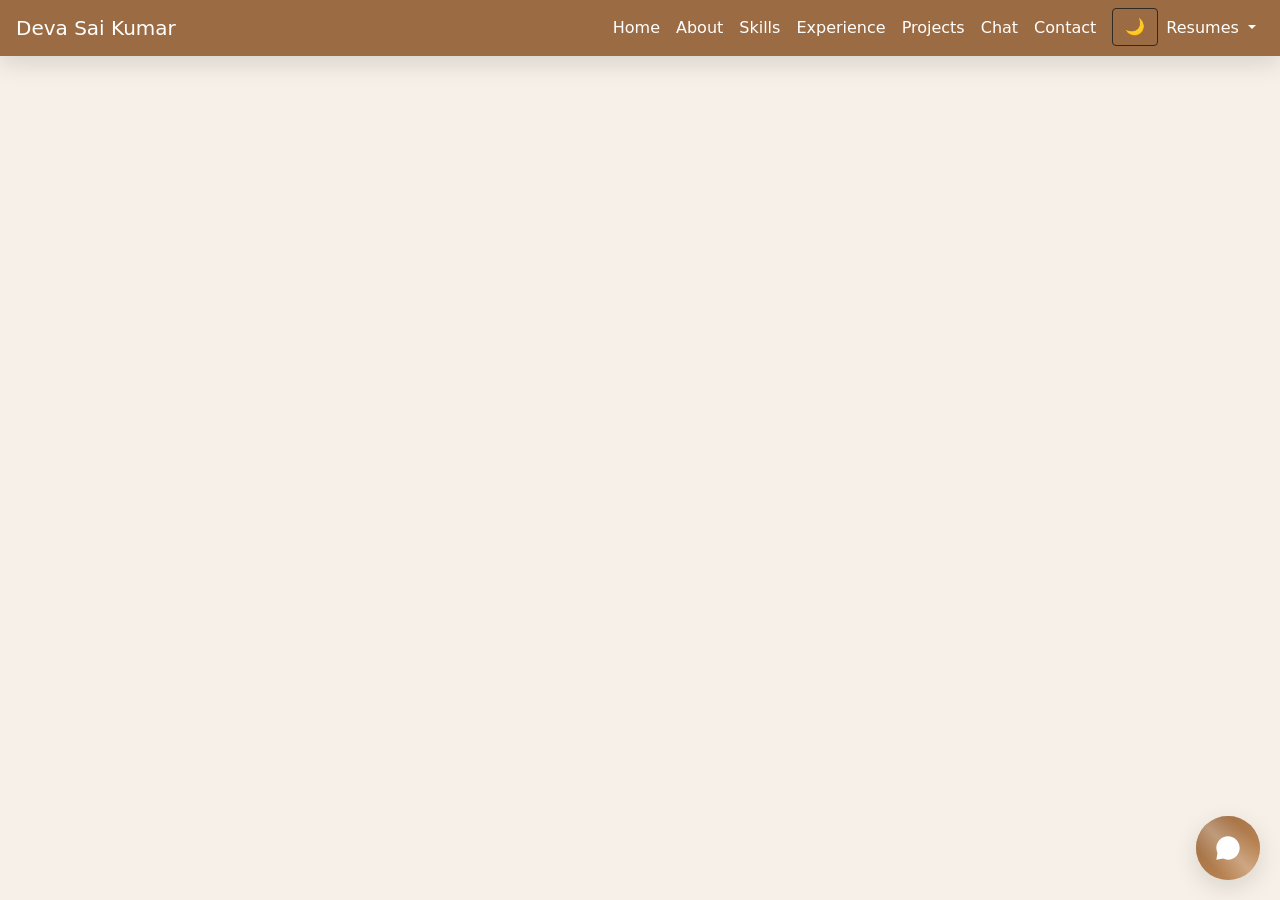
==== index.html @ 37395cc6 "Polish portfolio for recruiter funnel" ====
<!DOCTYPE html>
<html lang="en">

<head>
    <meta charset="UTF-8">
    <meta name="viewport" content="width=device-width, initial-scale=1.0">
    <title>Deva Sai Kumar Bheesetti | Software Engineer - Backend, Full-Stack & AI</title>
    <!-- SEO Meta Tags -->
    <meta name="description" content="Portfolio of Deva Sai Kumar Bheesetti, a software engineer building backend APIs, full-stack products, React Native apps, AWS deployments, and AI/RAG systems.">
    <meta name="keywords" content="Software Engineer, Backend Engineer, Full-Stack Engineer, TypeScript, NestJS, React Native, AWS, MongoDB, PostgreSQL, RAG, LLMs, AI, Deva Sai Kumar Bheesetti">
    <meta name="author" content="Deva Sai Kumar Bheesetti">
    <meta property="og:title" content="Deva Sai Kumar Bheesetti | Software Engineer - Backend, Full-Stack & AI">
    <meta property="og:description" content="Software engineering portfolio featuring backend APIs, full-stack products, React Native apps, AWS deployments, and applied AI/RAG systems.">
    <meta property="og:type" content="website">
    <meta property="og:url" content="https://amiragal.github.io/Portifolio/">
    <meta property="og:site_name" content="Deva Sai Kumar Bheesetti Portfolio">
    <meta name="twitter:card" content="summary">
    <meta name="twitter:title" content="Deva Sai Kumar Bheesetti | Software Engineer - Backend, Full-Stack & AI">
    <meta name="twitter:description" content="Backend, full-stack, cloud, React Native, and applied AI/RAG portfolio by Deva Sai Kumar Bheesetti.">
    <link rel="icon" href="/favicon.svg" type="image/svg+xml">

    <!-- Bootstrap CSS -->
    <link rel="stylesheet" href="https://stackpath.bootstrapcdn.com/bootstrap/4.5.2/css/bootstrap.min.css">
    <!-- AOS CSS for animations -->
    <link rel="stylesheet" href="https://cdn.jsdelivr.net/npm/aos@2.3.1/dist/aos.css">
    <!-- Custom CSS -->
    <link rel="stylesheet" href="css/styles.css">
</head>

<body>
    <!-- Scroll Progress Bar -->
    <div id="progress-bar"></div>

    <!-- Navbar with Bootstrap -->
    <nav id="navbar" class="navbar navbar-expand-lg navbar-dark fixed-top">
  <a class="navbar-brand" href="#home">Deva Sai Kumar</a>
  <button class="navbar-toggler" type="button" data-toggle="collapse" data-target="#navbarNav"
          aria-controls="navbarNav" aria-expanded="false" aria-label="Toggle navigation">
    <span class="navbar-toggler-icon"></span>
  </button>
        <div class="collapse navbar-collapse" id="navbarNav">
            <ul class="navbar-nav ml-auto">
                <li class="nav-item"><a class="nav-link" href="#home">Home</a></li>
                <li class="nav-item"><a class="nav-link" href="#about">About</a></li>
                <li class="nav-item"><a class="nav-link" href="#skills">Skills</a></li>
                <li class="nav-item"><a class="nav-link" href="#experience">Experience</a></li>
                <li class="nav-item"><a class="nav-link" href="#projects">Projects</a></li>
                <li class="nav-item"><a class="nav-link" href="#chat">Chat</a></li>
                <li class="nav-item"><a class="nav-link" href="#contact">Contact</a></li>
                <li class="nav-item">
                    <button id="theme-toggle" class="btn btn-outline-light ml-2">🌙</button>
                </li>
                <li class="nav-item dropdown">
  <a class="nav-link dropdown-toggle" href="#" id="resumeDropdown" role="button" data-toggle="dropdown">
    Resumes
  </a>
  <div class="dropdown-menu dropdown-menu-right">
    <a class="dropdown-item" href="/assets/Resume_SDE.pdf" target="_blank" rel="noreferrer">SDE Resume</a>
    <a class="dropdown-item" href="/assets/Resume_AI.pdf" target="_blank" rel="noreferrer">AI/ML Resume</a>
    <a class="dropdown-item" href="/assets/Resume_DS.pdf" target="_blank" rel="noreferrer">Data Science Resume</a>
    <a class="dropdown-item" href="/assets/Resume_Pega.pdf" target="_blank" rel="noreferrer">Pega Developer Resume</a>
  </div>
</li>

            </ul>
        </div>
    </nav>

    <!-- Main content dynamically loaded here -->
    <main id="main-content" class="container mt-5">
        <div id="home" data-aos="fade-in"></div>
        <div id="about" data-aos="fade-up"></div>
        <div id="skills" data-aos="fade-up"></div>
        <div id="experience" data-aos="fade-up"></div>
        <div id="projects" data-aos="fade-up"></div>
        <div id="chat" data-aos="fade-up"></div>
        <div id="contact" data-aos="fade-up"></div>
    </main>

    <!-- Back-to-Top Button -->
    <button id="back-to-top" onclick="scrollToTop()" class="btn btn-primary" style="display: none;">
        ↑
    </button>

    <!-- JavaScript for Bootstrap, AOS, and custom scripts -->
    <script src="https://code.jquery.com/jquery-3.5.1.min.js" defer></script>
<script src="https://stackpath.bootstrapcdn.com/bootstrap/4.5.2/js/bootstrap.bundle.min.js" defer></script>
<script src="https://cdn.jsdelivr.net/npm/aos@2.3.1/dist/aos.js" defer></script>
<script defer>
  document.addEventListener('DOMContentLoaded', () => AOS.init());
</script>
<script src="js/loadSections.js" defer></script>
<script type="module" src="/js/script.js"></script>

<!-- Floating AI Chat Widget (global, works on all sections) -->
<div class="chat-widget" id="chat-widget">
  <button class="chat-button chat-widget-button" id="chatButton" type="button" aria-label="Open AI chat">
  <span class="notification-badge" id="chatBadge" aria-hidden="true" style="display:none;"></span>

  <span class="chat-icon" aria-hidden="true">
    <!-- Chat bubble icon -->
    <svg viewBox="0 0 24 24" width="28" height="28">
      <path fill="currentColor"
        d="M12 2C6.48 2 2 6.48 2 12c0 1.54.36 3 .97 4.29L2 22l5.71-.97C9 21.64 10.46 22 12 22c5.52 0 10-4.48 10-10S17.52 2 12 2z"/>
      <circle cx="8.5" cy="12" r="1" fill="currentColor"></circle>
      <circle cx="12" cy="12" r="1" fill="currentColor"></circle>
      <circle cx="15.5" cy="12" r="1" fill="currentColor"></circle>
    </svg>
  </span>
</button>
  <div class="chat-panel" id="chatPanel" role="dialog" aria-label="AI chat" aria-hidden="true">
    <div class="chat-header">
      <div class="chat-header-content">
        <h3>💬 Ask My AI</h3>
        <p>Ask about Deva’s experience</p>
      </div>
      <button class="close-chat" id="closeChat" type="button" aria-label="Close chat">✕</button>
    </div>

    <div class="chat-content">
      <!-- NEW popup-only page -->
      <iframe src="/chat-widget.html" title="AI Chat Widget"></iframe>
    </div>
  </div>
</div>


</body>

</html>
---- css/styles.css ----
/* =============================
   Base Theme Variables
============================= */
:root {
  --primary-color: #9b6b43;         /* warm brown bronze */
  --secondary-color: #c48c56;       /* muted amber */
  --background-color: #f6f0e8;      /* ivory beige background */
  --text-color: #2e2a25;            /* deep brown-gray text */
  --muted-color: #6d645c;           /* subtle muted text */
  --surface-color: #fffaf5;         /* soft card surface */
  --border-color: #ded5c8;          /* light ivory border */
  --hero-start: #e8dfd2;
  --hero-end: #d7ceb9;
  --shadow: 0 8px 24px rgba(0,0,0,.12);
}

/* =============================
   Dark Theme Variables
============================= */
body.dark-theme {
  --primary-color: #a6785a;         /* bronze accent for dark */
  --secondary-color: #e0b37a;       /* golden secondary */
  --background-color: #1c1a17;      /* soft charcoal brown */
  --text-color: #f2ede6;            /* off-white text */
  --muted-color: #a39a8d;           /* desaturated warm gray */
  --surface-color: #27241f;         /* card surface */
  --border-color: #3a352f;          /* darker border */
  --hero-start: #1a1916;
  --hero-end: #2a2925;
  --shadow: 0 8px 24px rgba(0,0,0,.6);
}

/* =============================
   Global Reset
============================= */
html, body {
  margin: 0;
  padding: 0;
  background-color: var(--background-color);
  color: var(--text-color);
  font-family: 'Poppins', system-ui, -apple-system, Segoe UI, Roboto, sans-serif;
  scroll-behavior: smooth;
  transition: background-color .4s ease, color .3s ease;
}

/* Links */
a { color: var(--primary-color); text-decoration: none; }
a:hover { color: var(--secondary-color); }

/* =============================
   Navbar
============================= */
.navbar {
  background-color: var(--primary-color) !important;
  transition: background-color .3s ease;
  box-shadow: var(--shadow);
}

.navbar .navbar-brand,
.navbar .nav-link {
  color: #fff !important;
  font-weight: 500;
}

.navbar .nav-link:hover {
  color: var(--secondary-color) !important;
}

/* =============================
   Hero Section (Home)
============================= */
#home .hero {
  background: linear-gradient(135deg, var(--hero-start) 0%, var(--hero-end) 100%);
  color: var(--text-color);
  min-height: 100vh;
  display: flex; align-items: center; justify-content: center;
  flex-direction: column; text-align: center;
  padding: 2rem 1rem;
  transition: background .5s ease, color .3s ease;
}

#home .hero h1 {
  font-size: clamp(2rem, 4vw, 3.25rem);
  font-weight: 700;
  margin-bottom: .75rem;
  color: var(--text-color);
}

#home .hero p {
  font-size: 1.15rem;
  max-width: 700px;
  margin: .5rem auto 1.5rem;
  line-height: 1.6;
  color: var(--muted-color);
}

#home .hero .avatar {
  width: 520px;
  height: 520px;
  object-fit: cover;
  border-radius: 20px;
  margin-bottom: 1.25rem;
  background-color: #d9cdb7;
  border: 2px solid rgba(0,0,0,.05);
  filter: contrast(.95) brightness(1.03) saturate(1.05);
  mix-blend-mode: multiply;
  box-shadow: var(--shadow);
  transition: transform .25s ease;
}
#home .hero .avatar:hover { transform: scale(1.03); }
body.dark-theme #home .hero .avatar {
  background-color: #1f1e1a;
  border-color: rgba(255,255,255,.1);
  mix-blend-mode: normal;
  filter: brightness(.9) contrast(1.1);
}

/* =============================
   Sections
============================= */
section {
  padding: 80px 0;
  transition: background-color .3s, color .3s;
}

.bg-light {
  background-color: var(--surface-color) !important;
}

h2.section-title {
  font-weight: 700;
  color: var(--primary-color);
  margin-bottom: 30px;
  text-align: center;
}

/* =============================
   Cards
============================= */
.card {
  background-color: var(--surface-color);
  color: var(--text-color);
  border: 1px solid var(--border-color);
  border-radius: 12px;
  transition: transform .25s, background-color .3s, color .3s;
  box-shadow: none;
}
.card:hover {
  transform: translateY(-4px);
  box-shadow: var(--shadow);
}

.text-muted { color: var(--muted-color) !important; }

/* =============================
   Buttons
============================= */
.btn-primary,
.btn-primary:focus {
  background-color: var(--primary-color) !important;
  border-color: var(--primary-color) !important;
  color: #fff !important;
  transition: all .2s ease;
}
.btn-primary:hover {
  background-color: var(--secondary-color) !important;
  border-color: var(--secondary-color) !important;
}

.btn-outline-light {
  color: var(--text-color) !important;
  border-color: var(--text-color) !important;
}
.btn-outline-light:hover {
  background-color: var(--text-color) !important;
  color: var(--background-color) !important;
}

/* =============================
   Forms
============================= */
input, textarea, select {
  background: var(--surface-color);
  color: var(--text-color);
  border: 1px solid var(--border-color);
  padding: .7rem .9rem;
  border-radius: 10px;
  transition: border-color .2s, background .2s, color .2s;
}
input::placeholder, textarea::placeholder { color: var(--muted-color); }
input:focus, textarea:focus, select:focus {
  outline: none;
  border-color: var(--primary-color);
  box-shadow: 0 0 0 3px color-mix(in srgb, var(--primary-color) 20%, transparent);
}

/* =============================
   Scroll Progress Bar
============================= */
#scroll-progress {
  position: fixed;
  top: 0; left: 0;
  width: 0%;
  height: 5px;
  background: var(--secondary-color);
  z-index: 9999;
}

/* =============================
   Back to Top Button
============================= */
#backToTop {
  display: none;
  position: fixed;
  bottom: 30px;
  right: 30px;
  background-color: var(--primary-color);
  color: #fff;
  border: none;
  border-radius: 50%;
  width: 50px;
  height: 50px;
  font-size: 22px;
  cursor: pointer;
  transition: background-color .3s ease, transform .15s ease;
  z-index: 1000;
  box-shadow: var(--shadow);
}
#backToTop:hover {
  background-color: var(--secondary-color);
  transform: translateY(-2px);
}

/* =============================
   Footer
============================= */
footer {
  background-color: var(--primary-color);
  color: #fff;
  text-align: center;
  padding: 20px 0;
}

/* =============================
   Responsive
============================= */
@media (max-width: 768px) {
  #home .hero h1 { font-size: 2.25rem; }
  #home .hero p { font-size: 1rem; }
  #home .hero .avatar { width: 180px; height: 180px; }

  #experience [data-aos="fade-right"],
  #experience [data-aos="fade-left"] {
    transform: none !important;
  }
}
/* ===== Bootstrap primary/link overrides (kill the blue) ===== */

/* Map Bootstrap tokens to your warm palette */
:root {
  /* Bootstrap 5 variables */
  --bs-primary: #9b6b43;
  --bs-primary-rgb: 155,107,67;
  --bs-link-color: #9b6b43;
  --bs-link-hover-color: #c48c56;
  --bs-success: #c48c56; /* optional if success looked greenish-blue */
}

/* Links */
a,
.link-primary,
a.text-primary,
.text-primary,
.btn-link {
  color: var(--bs-link-color) !important;
}
a:hover,
.link-primary:hover,
a.text-primary:hover,
.text-primary:hover,
.btn-link:hover {
  color: var(--bs-link-hover-color) !important;
}

/* Backgrounds / borders / badges using primary */
.bg-primary,
.border-primary,
.badge.bg-primary,
.list-group-item.active,
.progress-bar.bg-primary {
  background-color: var(--bs-primary) !important;
  border-color: var(--bs-primary) !important;
  color: #fff !important;
}

/* Buttons */
.btn-primary,
.btn-primary:focus,
.btn-outline-primary:focus {
  background-color: var(--bs-primary) !important;
  border-color: var(--bs-primary) !important;
  color: #fff !important;
}
.btn-primary:hover {
  background-color: #c48c56 !important;   /* secondary */
  border-color: #c48c56 !important;
}
.btn-outline-primary {
  color: var(--bs-primary) !important;
  border-color: var(--bs-primary) !important;
  background: transparent !important;
}
.btn-outline-primary:hover {
  background-color: var(--bs-primary) !important;
  color: #fff !important;
}

/* Alerts, pagination, nav-pills, etc. */
.alert-primary {
  background-color: color-mix(in srgb, var(--bs-primary) 12%, transparent);
  border-color: color-mix(in srgb, var(--bs-primary) 35%, transparent);
  color: var(--bs-primary);
}

.page-link,
.pagination .active .page-link,
.nav-pills .nav-link.active,
.nav-pills .show>.nav-link {
  color: #fff !important;
  background-color: var(--bs-primary) !important;
  border-color: var(--bs-primary) !important;
}

/* Forms focus ring (blue glow) */
.form-control:focus,
.form-select:focus,
.form-check-input:focus,
.btn:focus {
  border-color: var(--bs-primary) !important;
  box-shadow: 0 0 0 .25rem rgba(var(--bs-primary-rgb), .25) !important;
}

/* Table, list group active states */
.table .table-primary,
.list-group-item.active {
  background-color: color-mix(in srgb, var(--bs-primary) 12%, #fff);
  border-color: color-mix(in srgb, var(--bs-primary) 35%, #fff);
}

/* Dark theme mapping */
body.dark-theme {
  --bs-primary: #a6785a;
  --bs-primary-rgb: 166,120,90;
  --bs-link-color: #a6785a;
  --bs-link-hover-color: #e0b37a;
}
/* Smooth theme transitions */
html, body, .section, .card, .btn-primary, .btn-secondary, textarea, pre, .status-badge {
  transition: background-color .25s ease, color .25s ease, border-color .25s ease, box-shadow .25s ease;
}
.no-theme-transition, .no-theme-transition * { transition: none !important; }

/* Scroll-to-top arrow */
#scroll-arrow {
  position: fixed;
  right: 1.25rem;
  bottom: 1.25rem;
  z-index: 1500;
  width: 44px;
  height: 44px;
  border-radius: 9999px;
  display: none;
  align-items: center;
  justify-content: center;
  border: 1px solid var(--border-color);
  background: var(--surface-color);
  color: var(--text-color);
  box-shadow: 0 6px 16px rgba(0,0,0,.12);
  cursor: pointer;
  user-select: none;
  transition: transform 0.3s ease;
}

#scroll-arrow.show {
  display: flex;
}
#scroll-arrow:hover {
  transform: translateY(-2px);
}

#scroll-arrow:focus-visible {
  outline: 2px solid var(--primary-color);
  outline-offset: 2px;
}

/* Floating Chat Widget - Default Position (Bottom) */
.chat-widget {
  position: fixed;
  bottom: 20px;       /* Starts at bottom */
  right: 20px;
  z-index: 2000;
  transition: bottom 0.3s ease; /* Smooth sliding animation */
}

/* Chat Panel - Default Position */
.chat-panel {
  position: fixed;
  bottom: 100px;      /* Starts just above the button */
  right: 20px;
  width: 400px;
  height: 600px;
  background: var(--surface-color);
  border: 1px solid var(--border-color);
  border-radius: 16px;
  box-shadow: 0 16px 48px rgba(0, 0, 0, 0.25);
  display: none;
  flex-direction: column;
  overflow: hidden;
  transition: bottom 0.3s ease; /* Smooth sliding animation */
}

/* --- DYNAMIC POSITIONING --- */
/* When scroll arrow is visible (body has scroll-active class), move chat UP */
body.scroll-active .chat-widget {
  bottom: 90px; /* 20px + 70px clearance */
}

body.scroll-active .chat-panel {
  bottom: 170px; /* 100px + 70px clearance */
}

.chat-button {
  width: 64px;
  height: 64px;
  border-radius: 50%;
  background: linear-gradient(135deg, var(--primary-color) 0%, var(--secondary-color) 100%);
  color: white;
  display: flex;
  align-items: center;
  justify-content: center;
  cursor: pointer;
  box-shadow: var(--shadow);
  transition: all 0.3s ease;
  animation: pulse 2s ease-in-out infinite;
}

@keyframes pulse {
  0%, 100% {
    box-shadow: 0 4px 12px rgba(155, 107, 67, 0.3);
  }
  50% {
    box-shadow: 0 8px 24px rgba(155, 107, 67, 0.5);
  }
}

.chat-button:hover {
  transform: scale(1.1);
  box-shadow: 0 8px 32px rgba(155, 107, 67, 0.6);
  animation: none;
}

.chat-button:active {
  transform: scale(0.95);
}

/* Chat Panel */
.chat-panel {
  position: fixed;
  bottom: 170px; /* Adjusted to align with new chat button position */
  right: 20px;
  width: 400px;
  height: 600px;
  background: var(--surface-color);
  border: 1px solid var(--border-color);
  border-radius: 16px;
  box-shadow: 0 16px 48px rgba(0, 0, 0, 0.25);
  display: none;
  flex-direction: column;
  overflow: hidden;
  animation: slideUp 0.3s cubic-bezier(0.25, 0.46, 0.45, 0.94);
}

.chat-panel.active {
  display: flex;
}

@keyframes slideUp {
  from {
    opacity: 0;
    transform: translateY(30px) scale(0.95);
  }
  to {
    opacity: 1;
    transform: translateY(0) scale(1);
  }
}

/* Chat Header */
.chat-header {
  background: linear-gradient(135deg, var(--primary-color) 0%, var(--secondary-color) 100%);
  color: white;
  padding: 18px 20px;
  display: flex;
  justify-content: space-between;
  align-items: center;
  border-radius: 16px 16px 0 0;
}

.chat-header-content h3 {
  margin: 0;
  font-size: 18px;
  font-weight: 700;
  line-height: 1.2;
}

.chat-header-content p {
  margin: 2px 0 0 0;
  font-size: 13px;
  opacity: 0.9;
}

.close-chat {
  background: rgba(255, 255, 255, 0.2);
  border: none;
  color: white;
  font-size: 20px;
  cursor: pointer;
  width: 32px;
  height: 32px;
  display: flex;
  align-items: center;
  justify-content: center;
  border-radius: 8px;
  transition: all 0.2s ease;
  flex-shrink: 0;
}

.close-chat:hover {
  background: rgba(255, 255, 255, 0.3);
  transform: rotate(90deg);
}

.close-chat:active {
  transform: rotate(90deg) scale(0.9);
}

/* Chat Content */
.chat-content {
  flex: 1;
  overflow: hidden;
  background: var(--surface-color);
}

.chat-content iframe {
  border: none;
  width: 100%;
  height: 100%;
}

/* Dark theme adjustments */
body.dark-theme .chat-panel {
  box-shadow: 0 16px 48px rgba(0, 0, 0, 0.6);
}

/* Mobile Responsive */
@media (max-width: 768px) {
  .chat-widget {
    bottom: 80px; /* Adjusted for mobile */
    right: 15px;
  }
  
  .chat-panel {
    width: calc(100vw - 40px);
    height: 70vh;
    max-height: 600px;
    right: 20px;
    bottom: 150px; /* Adjusted */
  }
  
  .chat-button {
    width: 60px;
    height: 60px;
  }

  #scroll-arrow {
    right: 1rem;
    bottom: 1rem;
  }

  .chat-header {
    padding: 14px 16px;
  }

  .chat-header-content h3 {
    font-size: 16px;
  }

  .chat-header-content p {
    font-size: 12px;
  }
}

@media (max-width: 480px) {
  .chat-widget {
    bottom: 70px;
    right: 10px;
  }
  
  .chat-panel {
    width: calc(100vw - 20px);
    height: calc(100vh - 160px);
    right: 10px;
    bottom: 140px;
    border-radius: 12px;
  }

  .chat-button {
    width: 56px;
    height: 56px;
  }
  
  #scroll-arrow {
    right: 0.75rem;
    bottom: 0.75rem;
  }
}

/* Ensure proper z-index stacking */
#backToTop {
  z-index: 1000;
}

#scroll-arrow {
  z-index: 1500;
}

.chat-widget {
  z-index: 2000;
}

/* ===== Upgraded attention-grabbing chat button (keeps existing layout/JS) ===== */
.chat-button.chat-widget-button{
  position: relative;
  overflow: hidden;
  border: none;
  outline: none;
}

/* Pulse ring (subtle “look at me” without being loud) */
.chat-button.chat-widget-button::before{
  content:"";
  position:absolute;
  inset:-2px;
  border-radius: 999px;
  background: linear-gradient(135deg, var(--primary-color) 0%, var(--secondary-color) 100%);
  opacity:.55;
  animation: chatPulseRing 2.2s cubic-bezier(.4,0,.6,1) infinite;
}

@keyframes chatPulseRing{
  0%{ transform: scale(1); opacity:.55; }
  55%{ transform: scale(1.45); opacity:0; }
  100%{ transform: scale(1.45); opacity:0; }
}

/* Shimmer sweep */
.chat-button.chat-widget-button::after{
  content:"";
  position:absolute;
  top:-60%;
  left:-60%;
  width:220%;
  height:220%;
  background: linear-gradient(45deg, transparent 38%, rgba(255,255,255,.28) 50%, transparent 62%);
  animation: chatShimmer 3.2s ease-in-out infinite;
}

@keyframes chatShimmer{
  0%{ transform: translate(-55%,-55%) rotate(45deg); }
  100%{ transform: translate(55%,55%) rotate(45deg); }
}

/* Keep icon above effects */
.chat-button .chat-icon{
  position: relative;
  z-index: 1;
  display: grid;
  place-items: center;
  color: #fff;
}

/* Hover: keep your existing scale, add slight “tilt” */
.chat-button.chat-widget-button:hover .chat-icon{
  transform: rotate(6deg) scale(1.08);
  transition: transform .25s ease;
}

/* Badge (optional attention dot) */
.chat-button .notification-badge{
  position:absolute;
  top: 12px;
  right: 12px;
  width: 12px;
  height: 12px;
  border-radius: 999px;
  background: #ef4444;
  border: 2px solid rgba(255,255,255,.95);
  z-index: 2;
  animation: chatBadgePop 1.8s ease-in-out infinite;
}

@keyframes chatBadgePop{
  0%,100%{ transform: scale(1); }
  50%{ transform: scale(1.25); }
}
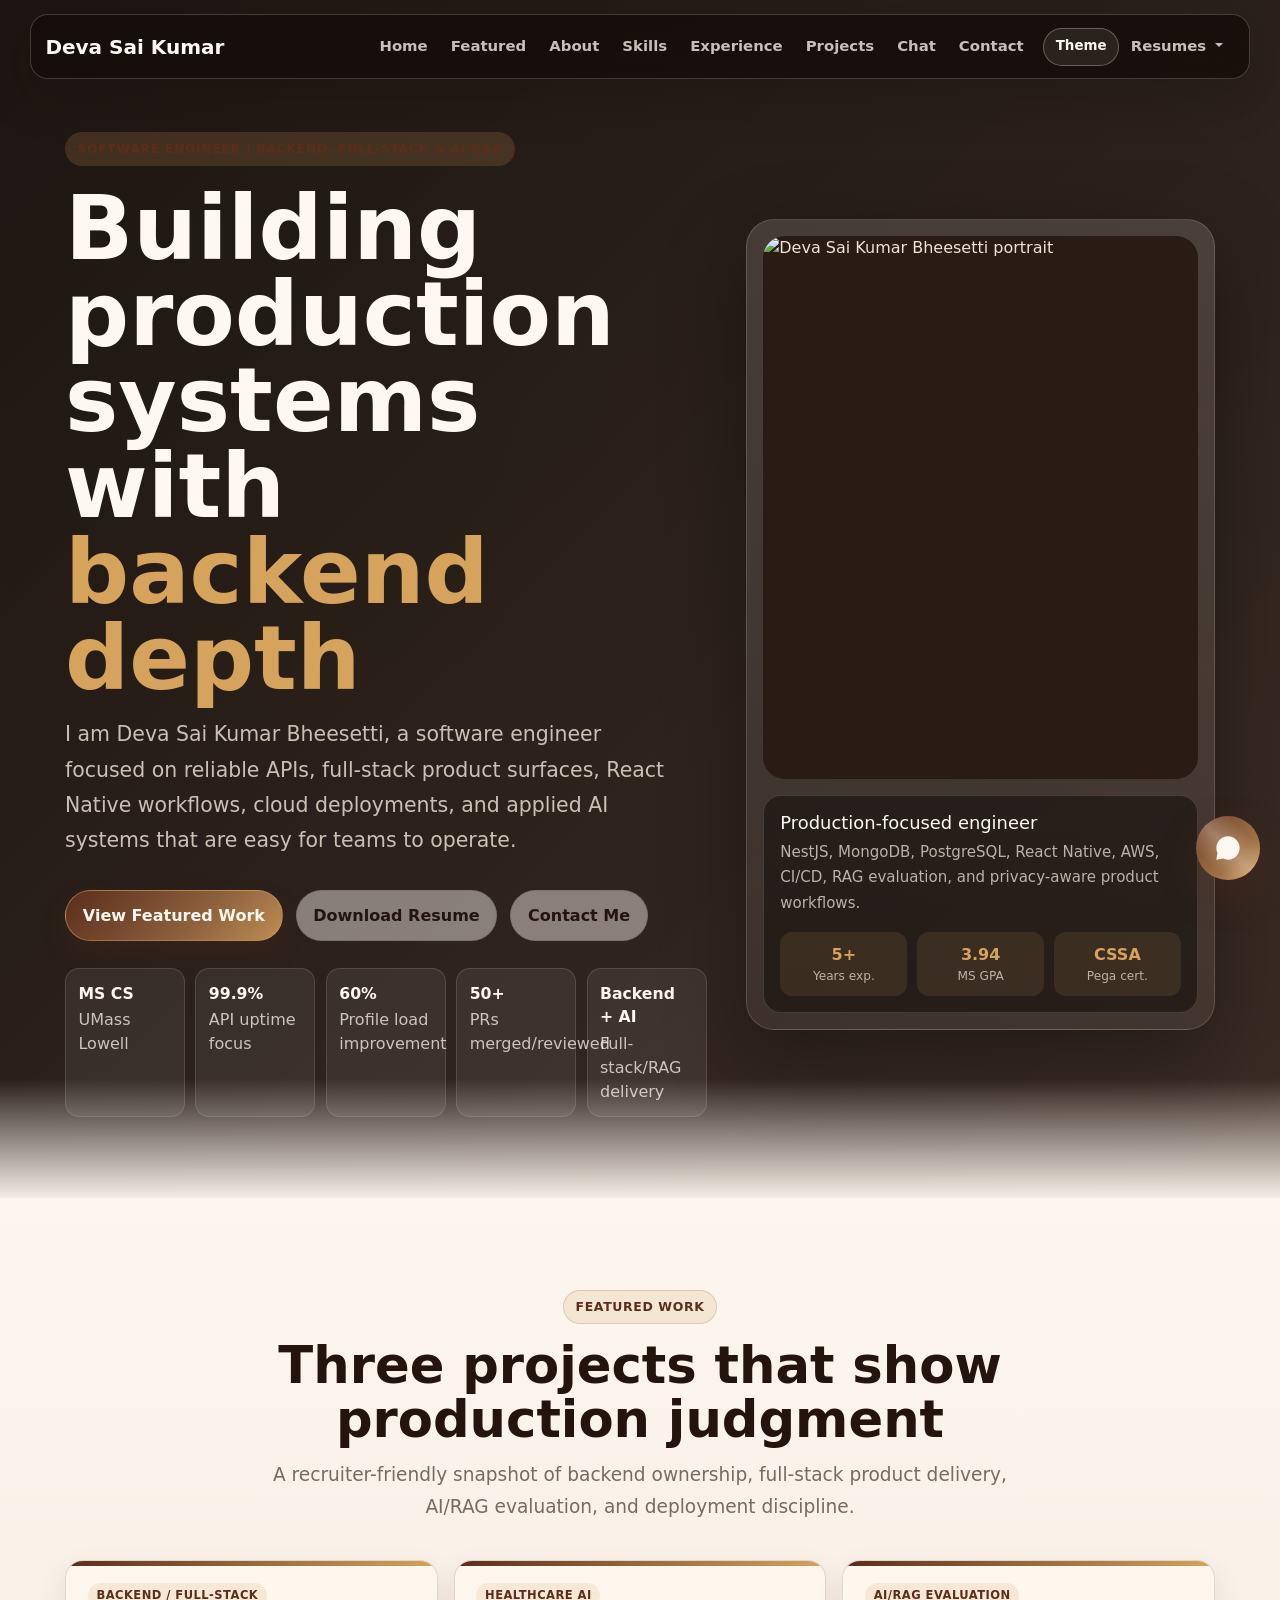
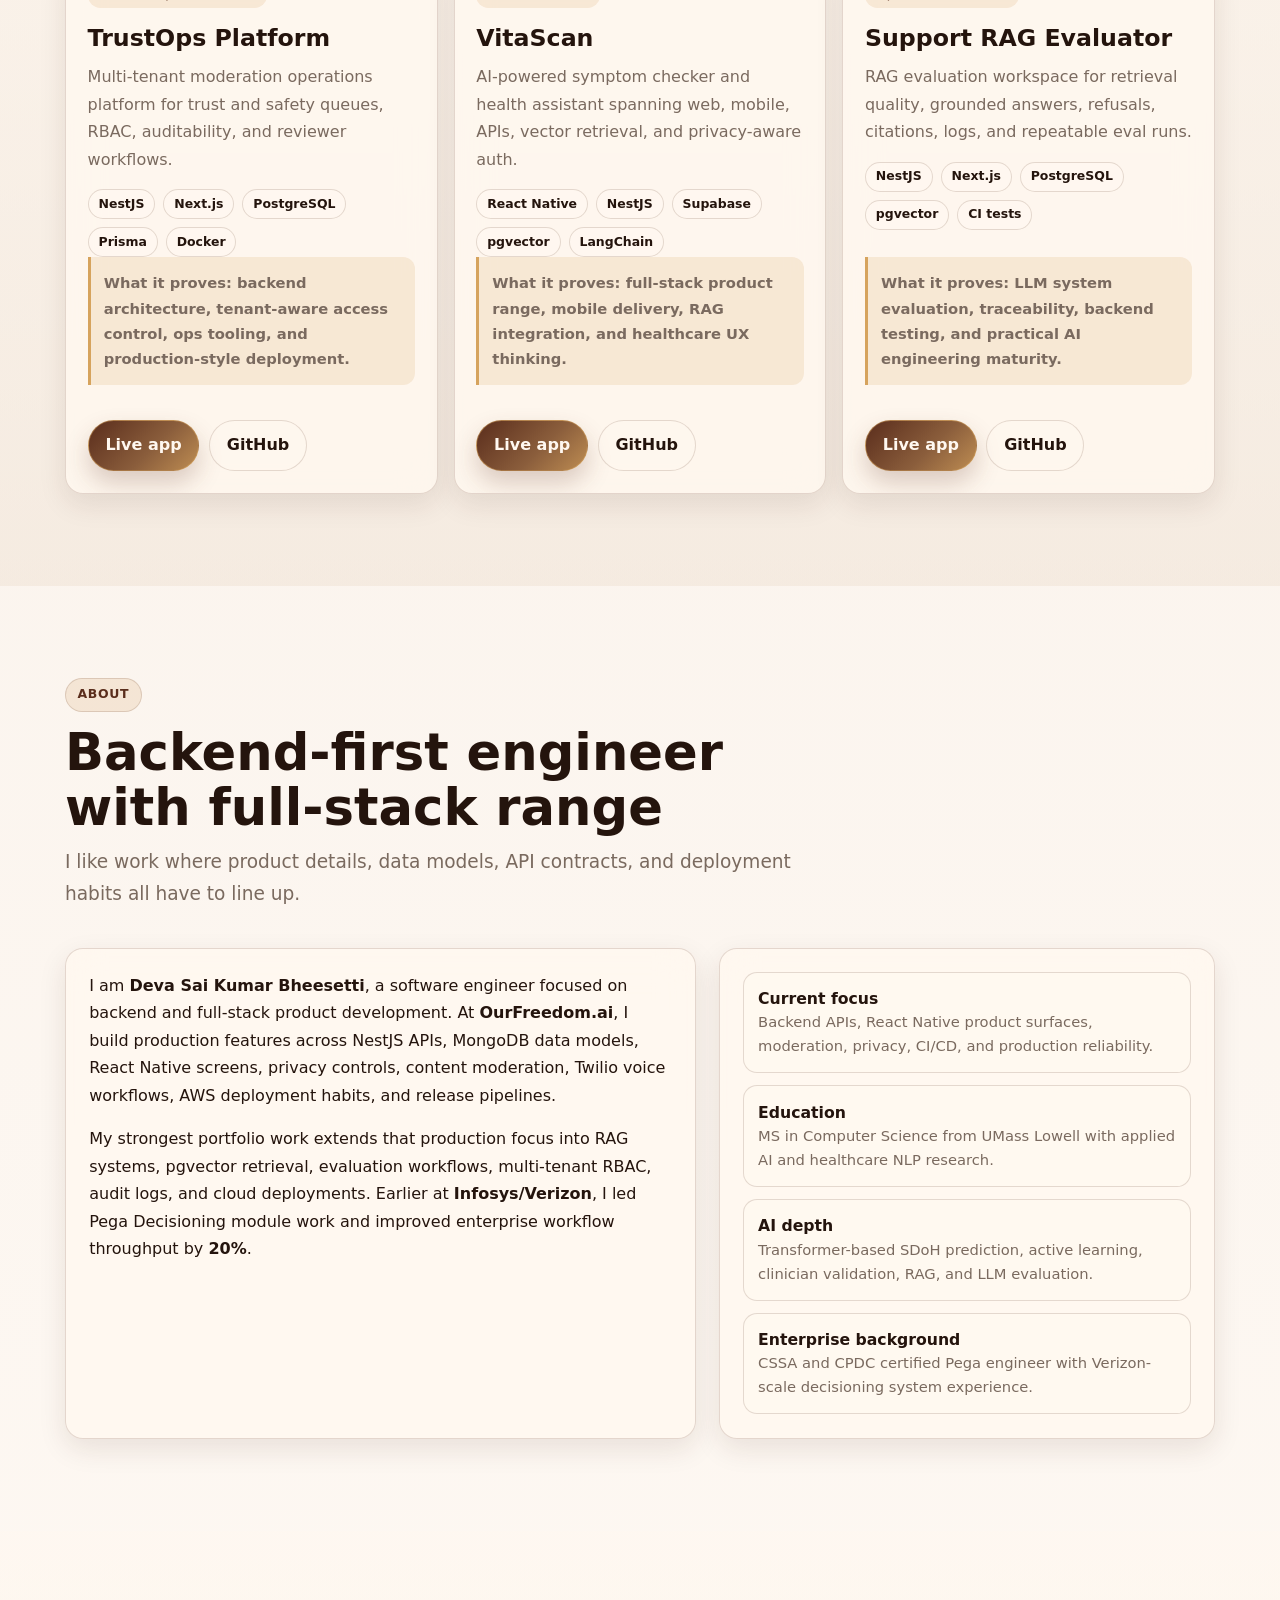
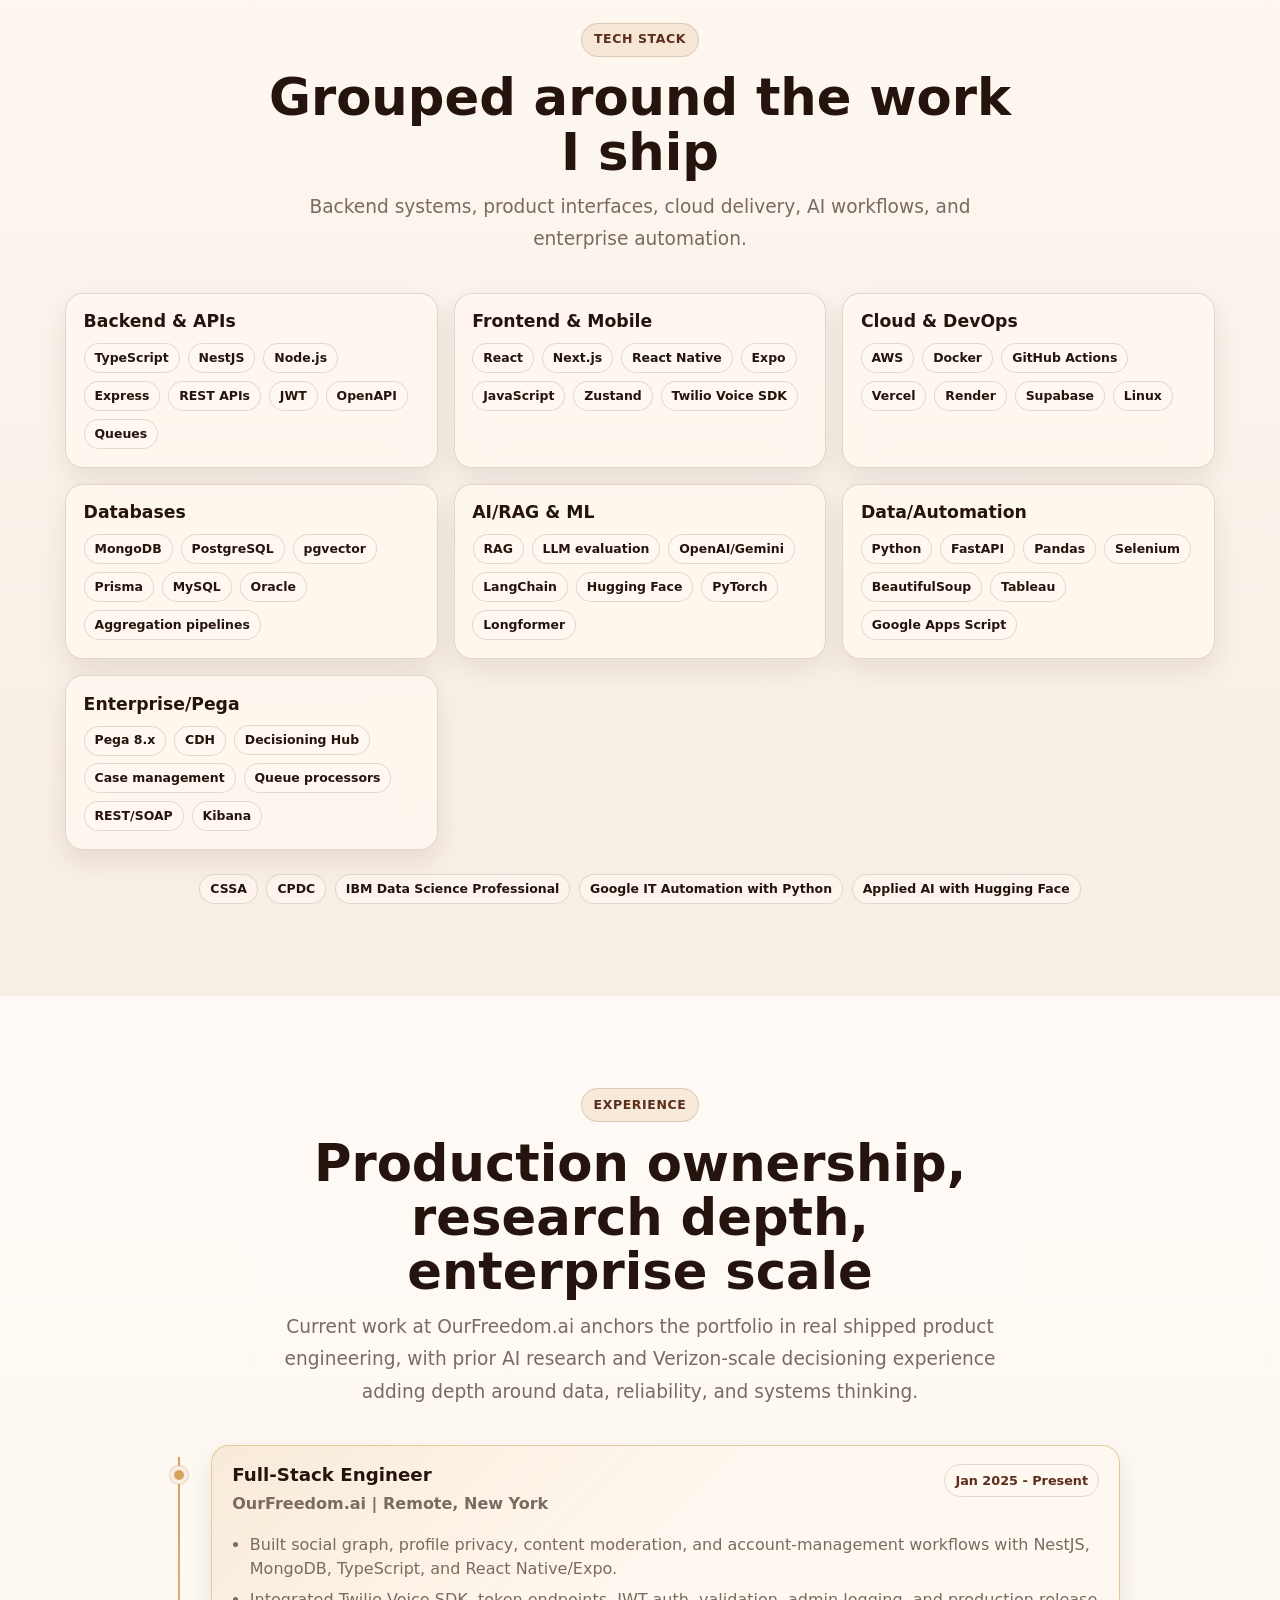
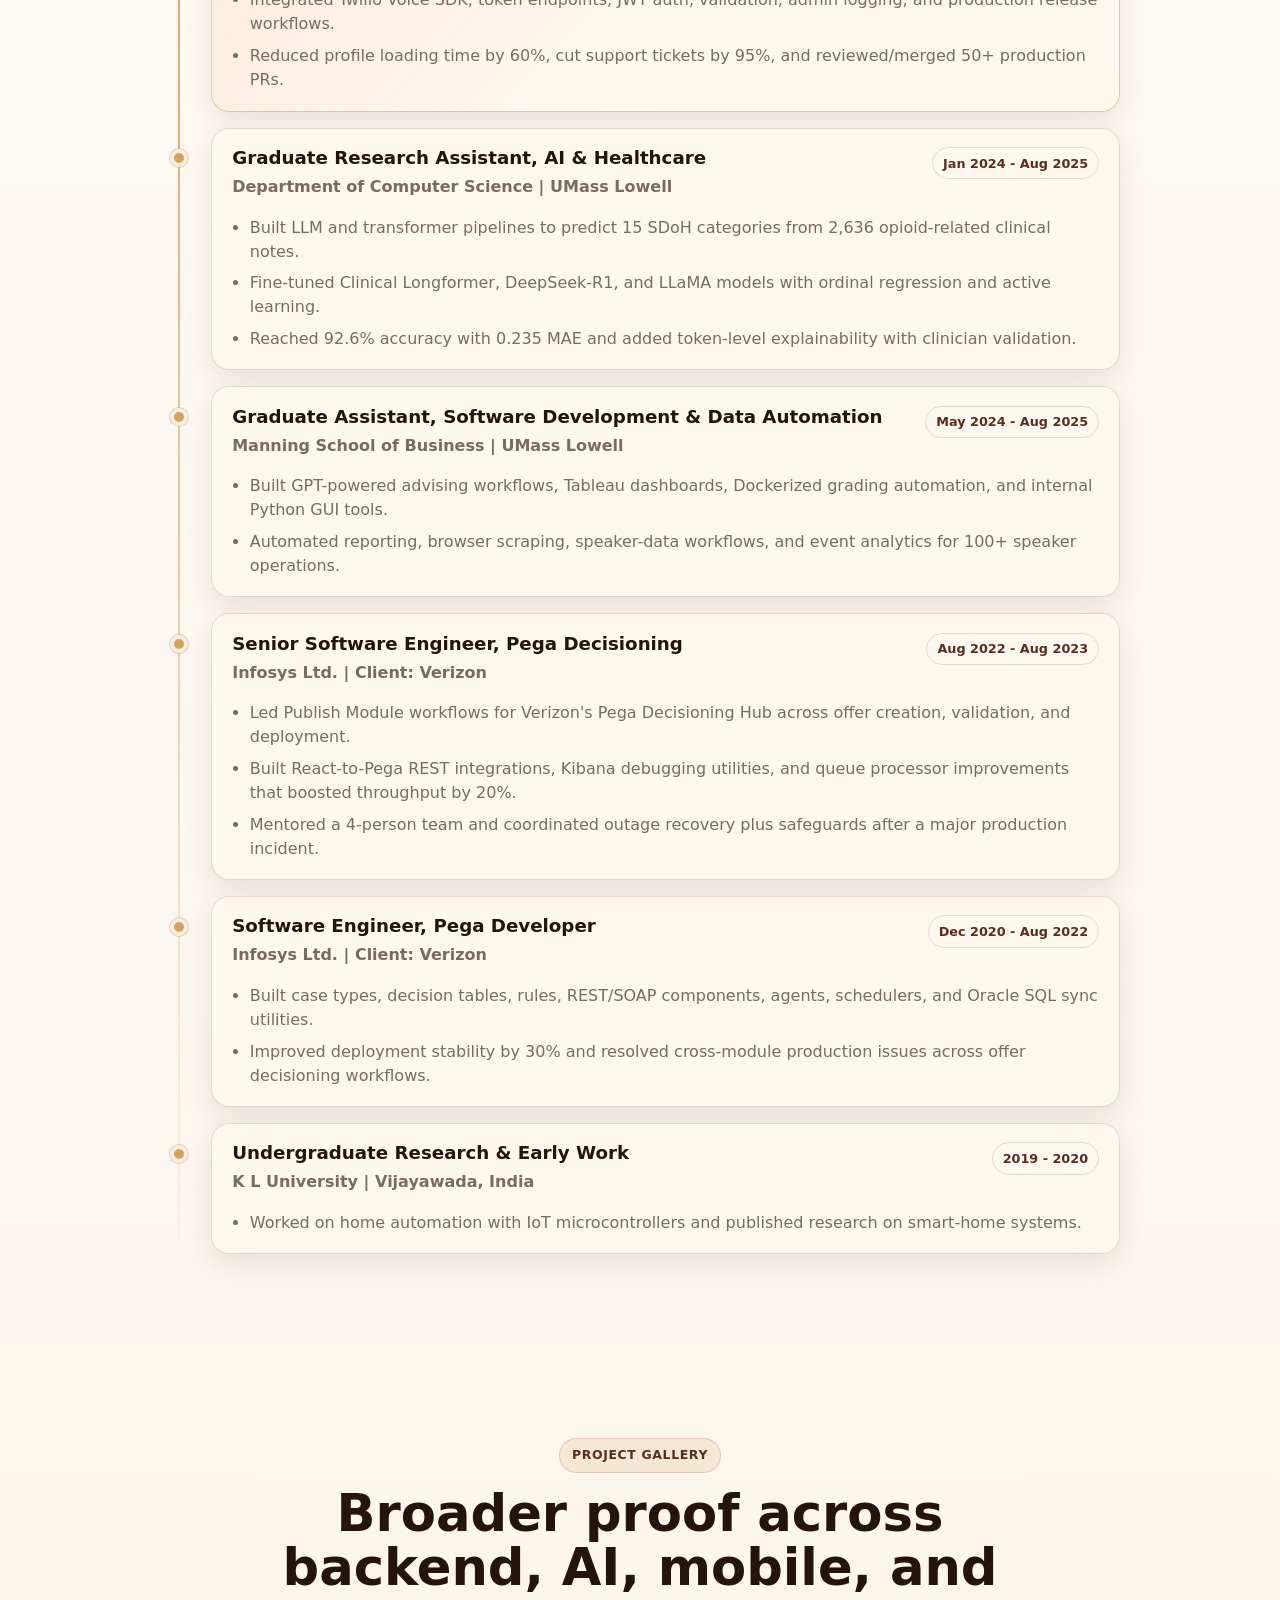
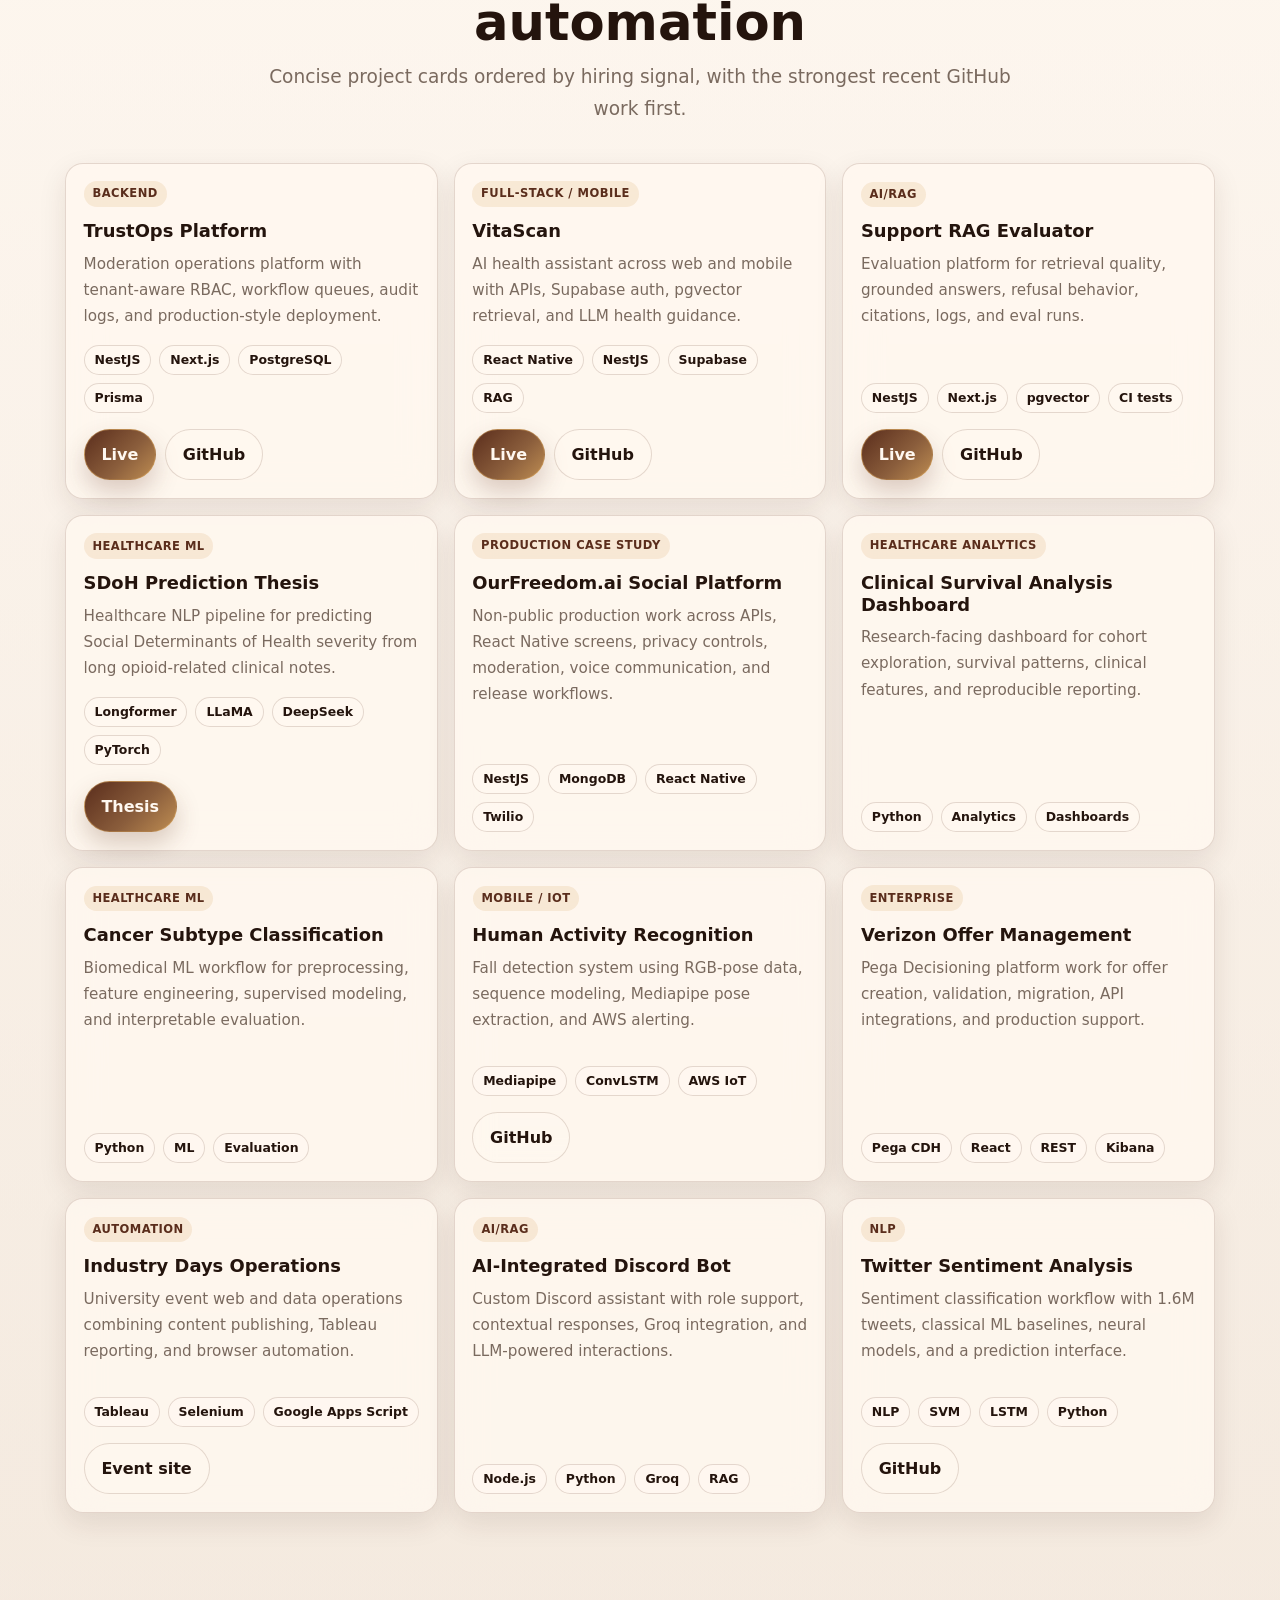
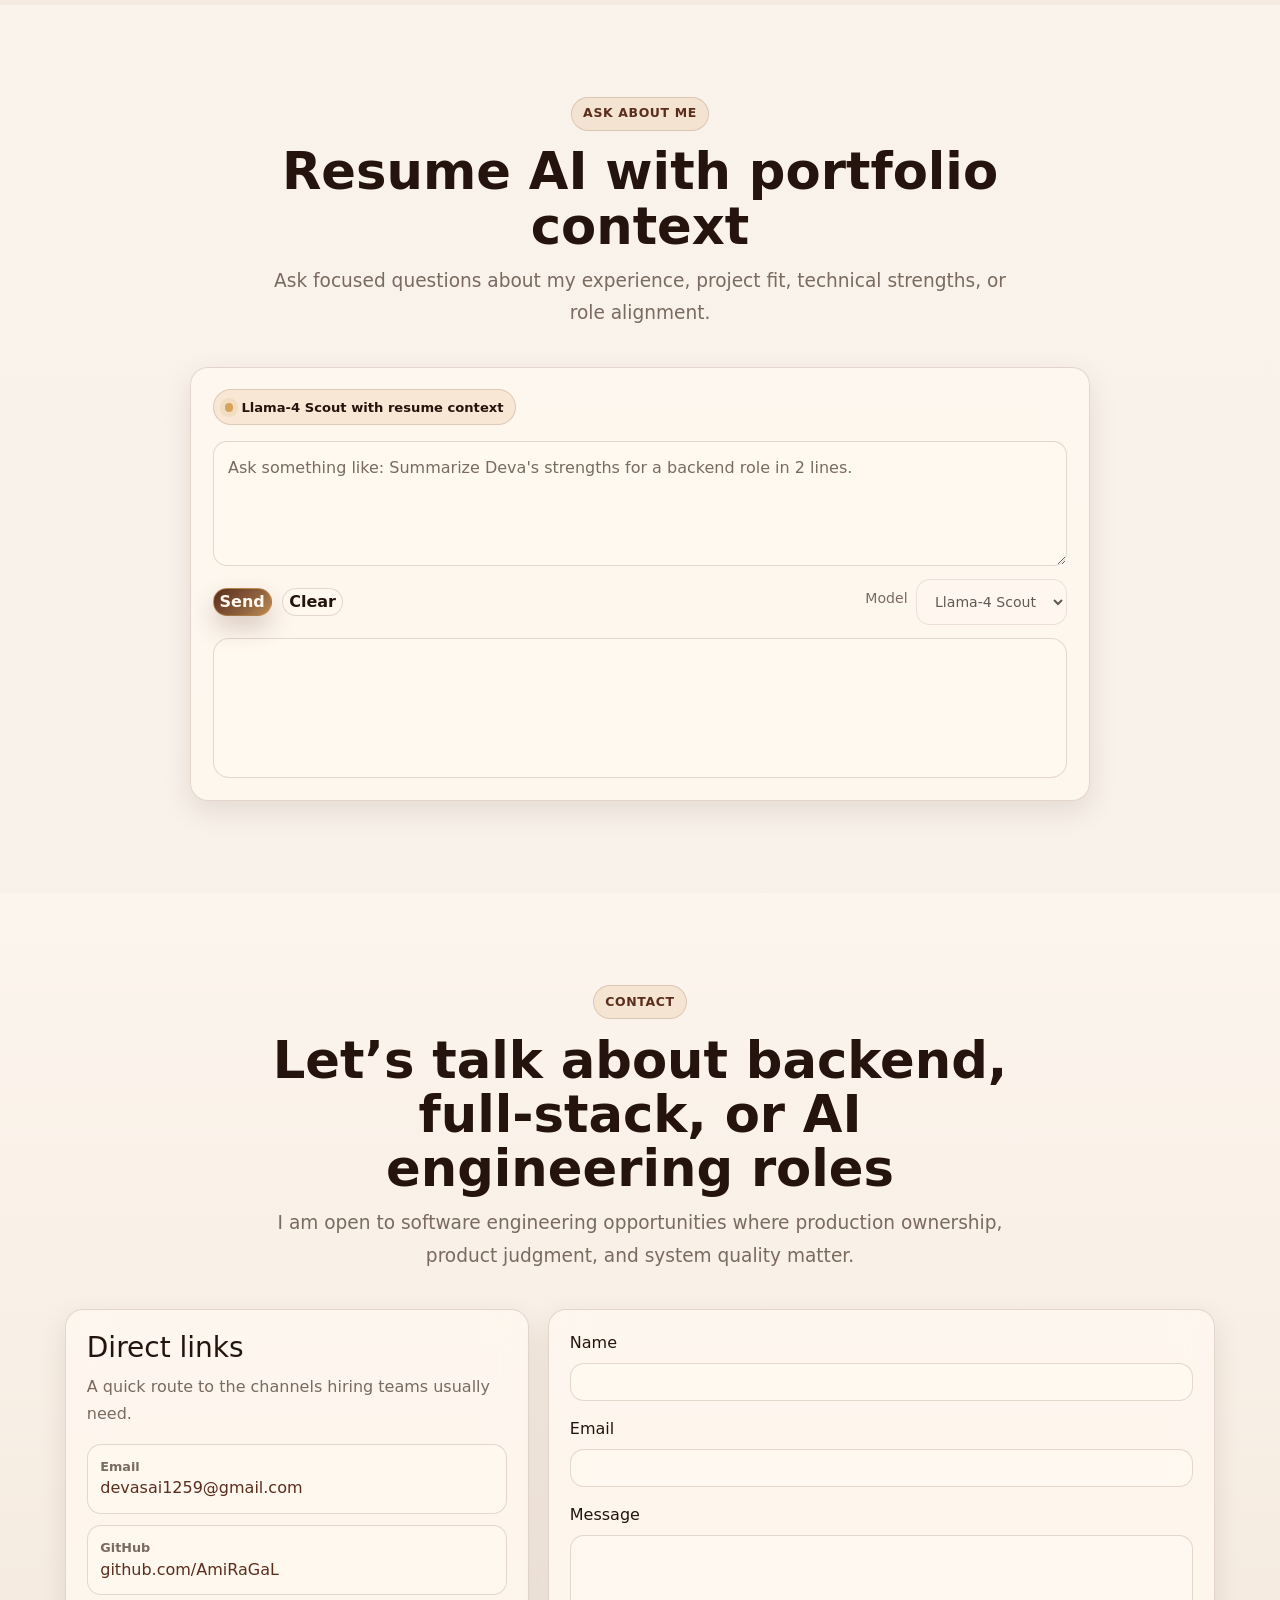
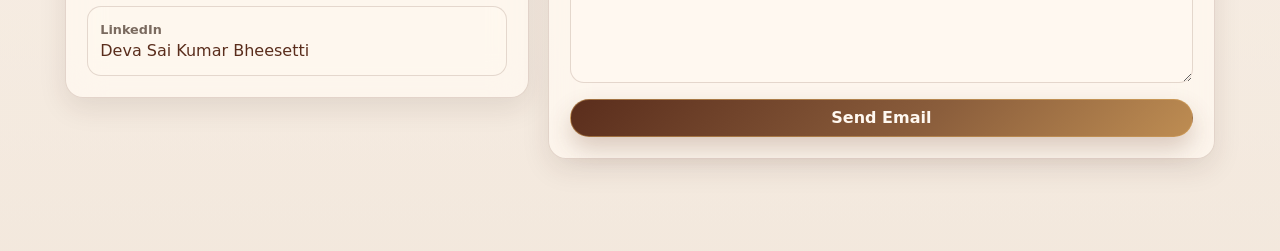
==== commit e4458e74: "Refactor portfolio site layout and content flow" ====
--- a/index.html
+++ b/index.html
@@ -21,8 +21,6 @@
 
     <!-- Bootstrap CSS -->
     <link rel="stylesheet" href="https://stackpath.bootstrapcdn.com/bootstrap/4.5.2/css/bootstrap.min.css">
-    <!-- AOS CSS for animations -->
-    <link rel="stylesheet" href="https://cdn.jsdelivr.net/npm/aos@2.3.1/dist/aos.css">
     <!-- Custom CSS -->
     <link rel="stylesheet" href="css/styles.css">
 </head>
@@ -41,6 +39,7 @@
         <div class="collapse navbar-collapse" id="navbarNav">
             <ul class="navbar-nav ml-auto">
                 <li class="nav-item"><a class="nav-link" href="#home">Home</a></li>
+                <li class="nav-item"><a class="nav-link" href="#featured">Featured</a></li>
                 <li class="nav-item"><a class="nav-link" href="#about">About</a></li>
                 <li class="nav-item"><a class="nav-link" href="#skills">Skills</a></li>
                 <li class="nav-item"><a class="nav-link" href="#experience">Experience</a></li>
@@ -48,7 +47,7 @@
                 <li class="nav-item"><a class="nav-link" href="#chat">Chat</a></li>
                 <li class="nav-item"><a class="nav-link" href="#contact">Contact</a></li>
                 <li class="nav-item">
-                    <button id="theme-toggle" class="btn btn-outline-light ml-2">🌙</button>
+                    <button id="theme-toggle" class="theme-toggle ml-2" type="button" aria-label="Toggle color theme">Theme</button>
                 </li>
                 <li class="nav-item dropdown">
   <a class="nav-link dropdown-toggle" href="#" id="resumeDropdown" role="button" data-toggle="dropdown">
@@ -67,8 +66,9 @@
     </nav>
 
     <!-- Main content dynamically loaded here -->
-    <main id="main-content" class="container mt-5">
+    <main id="main-content">
         <div id="home" data-aos="fade-in"></div>
+        <div id="featured" data-aos="fade-up"></div>
         <div id="about" data-aos="fade-up"></div>
         <div id="skills" data-aos="fade-up"></div>
         <div id="experience" data-aos="fade-up"></div>
@@ -77,18 +77,9 @@
         <div id="contact" data-aos="fade-up"></div>
     </main>
 
-    <!-- Back-to-Top Button -->
-    <button id="back-to-top" onclick="scrollToTop()" class="btn btn-primary" style="display: none;">
-        ↑
-    </button>
-
-    <!-- JavaScript for Bootstrap, AOS, and custom scripts -->
+<!-- JavaScript for Bootstrap and custom scripts -->
     <script src="https://code.jquery.com/jquery-3.5.1.min.js" defer></script>
 <script src="https://stackpath.bootstrapcdn.com/bootstrap/4.5.2/js/bootstrap.bundle.min.js" defer></script>
-<script src="https://cdn.jsdelivr.net/npm/aos@2.3.1/dist/aos.js" defer></script>
-<script defer>
-  document.addEventListener('DOMContentLoaded', () => AOS.init());
-</script>
 <script src="js/loadSections.js" defer></script>
 <script type="module" src="/js/script.js"></script>
 
@@ -111,10 +102,10 @@
   <div class="chat-panel" id="chatPanel" role="dialog" aria-label="AI chat" aria-hidden="true">
     <div class="chat-header">
       <div class="chat-header-content">
-        <h3>💬 Ask My AI</h3>
-        <p>Ask about Deva’s experience</p>
+        <h3>Ask My AI</h3>
+        <p>Ask about Deva's experience</p>
       </div>
-      <button class="close-chat" id="closeChat" type="button" aria-label="Close chat">✕</button>
+      <button class="close-chat" id="closeChat" type="button" aria-label="Close chat">x</button>
     </div>
 
     <div class="chat-content">
--- a/css/styles.css
+++ b/css/styles.css
@@ -1,715 +1,1297 @@
 /* =============================
-   Base Theme Variables
+   Modern Portfolio Theme
 ============================= */
 :root {
-  --primary-color: #9b6b43;         /* warm brown bronze */
-  --secondary-color: #c48c56;       /* muted amber */
-  --background-color: #f6f0e8;      /* ivory beige background */
-  --text-color: #2e2a25;            /* deep brown-gray text */
-  --muted-color: #6d645c;           /* subtle muted text */
-  --surface-color: #fffaf5;         /* soft card surface */
-  --border-color: #ded5c8;          /* light ivory border */
-  --hero-start: #e8dfd2;
-  --hero-end: #d7ceb9;
-  --shadow: 0 8px 24px rgba(0,0,0,.12);
-}
-
-/* =============================
-   Dark Theme Variables
-============================= */
+  --bg: #f7efe7;
+  --bg-deep: #140d09;
+  --surface: #fff8f0;
+  --surface-raised: rgba(255, 248, 240, 0.82);
+  --surface-tint: #efe2d4;
+  --text: #24140d;
+  --muted: #7a6a5f;
+  --cream: #eadfd2;
+  --primary-color: #5a2d1c;
+  --secondary-color: #8b5e3c;
+  --accent: #d6a35d;
+  --accent-soft: rgba(214, 163, 93, 0.18);
+  --border-color: rgba(90, 45, 28, 0.16);
+  --shadow: 0 18px 50px rgba(54, 29, 18, 0.14);
+  --shadow-soft: 0 10px 28px rgba(54, 29, 18, 0.10);
+  --radius: 18px;
+  --radius-sm: 10px;
+  --max: 1180px;
+  --bs-primary: 90, 45, 28;
+  --bs-primary-rgb: 90, 45, 28;
+  --bs-link-color: #5a2d1c;
+  --bs-link-hover-color: #8b5e3c;
+}
+
 body.dark-theme {
-  --primary-color: #a6785a;         /* bronze accent for dark */
-  --secondary-color: #e0b37a;       /* golden secondary */
-  --background-color: #1c1a17;      /* soft charcoal brown */
-  --text-color: #f2ede6;            /* off-white text */
-  --muted-color: #a39a8d;           /* desaturated warm gray */
-  --surface-color: #27241f;         /* card surface */
-  --border-color: #3a352f;          /* darker border */
-  --hero-start: #1a1916;
-  --hero-end: #2a2925;
-  --shadow: 0 8px 24px rgba(0,0,0,.6);
-}
-
-/* =============================
-   Global Reset
-============================= */
-html, body {
+  --bg: #0f0a07;
+  --bg-deep: #0f0a07;
+  --surface: #1f1510;
+  --surface-raised: rgba(31, 21, 16, 0.78);
+  --surface-tint: #2a1b14;
+  --text: #f7efe7;
+  --muted: #c4b5a8;
+  --cream: #eadfd2;
+  --primary-color: #d6a35d;
+  --secondary-color: #c99152;
+  --accent: #d6a35d;
+  --accent-soft: rgba(214, 163, 93, 0.16);
+  --border-color: rgba(234, 223, 210, 0.15);
+  --shadow: 0 22px 60px rgba(0, 0, 0, 0.42);
+  --shadow-soft: 0 14px 36px rgba(0, 0, 0, 0.28);
+  --bs-primary: 214, 163, 93;
+  --bs-primary-rgb: 214, 163, 93;
+  --bs-link-color: #d6a35d;
+  --bs-link-hover-color: #eadfd2;
+}
+
+* {
+  box-sizing: border-box;
+}
+
+html,
+body {
+  margin: 0;
+  min-height: 100%;
+  background:
+    radial-gradient(circle at 18% 4%, rgba(214, 163, 93, 0.20), transparent 28rem),
+    linear-gradient(180deg, var(--bg) 0%, #fffaf5 42%, var(--bg) 100%);
+  color: var(--text);
+  font-family: Inter, ui-sans-serif, system-ui, -apple-system, BlinkMacSystemFont, "Segoe UI", sans-serif;
+  letter-spacing: 0;
+  scroll-behavior: smooth;
+}
+
+body.dark-theme {
+  background:
+    radial-gradient(circle at 18% 4%, rgba(214, 163, 93, 0.12), transparent 28rem),
+    linear-gradient(180deg, #0f0a07 0%, #140d09 54%, #0f0a07 100%);
+}
+
+body {
+  overflow-x: hidden;
+  transition: background-color .25s ease, color .25s ease;
+}
+
+a {
+  color: var(--primary-color);
+  text-decoration: none;
+  transition: color .2s ease;
+}
+
+a:hover {
+  color: var(--secondary-color);
+  text-decoration: none;
+}
+
+p {
+  line-height: 1.72;
+}
+
+strong {
+  color: inherit;
+}
+
+::selection {
+  background: var(--accent-soft);
+  color: var(--text);
+}
+
+#main-content {
   margin: 0;
   padding: 0;
-  background-color: var(--background-color);
-  color: var(--text-color);
-  font-family: 'Poppins', system-ui, -apple-system, Segoe UI, Roboto, sans-serif;
-  scroll-behavior: smooth;
-  transition: background-color .4s ease, color .3s ease;
-}
-
-/* Links */
-a { color: var(--primary-color); text-decoration: none; }
-a:hover { color: var(--secondary-color); }
+}
+
+.container,
+.section-container {
+  max-width: var(--max);
+}
+
+section {
+  position: relative;
+  padding: 92px 0;
+  scroll-margin-top: 86px;
+  transition: background-color .25s ease, color .25s ease;
+}
+
+.section-band {
+  background: linear-gradient(180deg, rgba(255, 248, 240, 0.62), rgba(239, 226, 212, 0.52));
+}
+
+body.dark-theme .section-band {
+  background: linear-gradient(180deg, rgba(31, 21, 16, 0.72), rgba(42, 27, 20, 0.64));
+}
+
+.eyebrow {
+  display: inline-flex;
+  align-items: center;
+  gap: .45rem;
+  padding: .42rem .72rem;
+  border: 1px solid var(--border-color);
+  border-radius: 999px;
+  background: var(--accent-soft);
+  color: var(--primary-color);
+  font-size: .78rem;
+  font-weight: 800;
+  letter-spacing: .05em;
+  text-transform: uppercase;
+}
+
+.section-heading {
+  max-width: 760px;
+  margin-bottom: 2.3rem;
+}
+
+.section-heading.center {
+  margin-left: auto;
+  margin-right: auto;
+  text-align: center;
+}
+
+.section-title,
+h2.section-title {
+  margin: .85rem 0 .75rem;
+  color: var(--text);
+  font-size: clamp(2rem, 4vw, 3.35rem);
+  font-weight: 850;
+  line-height: 1.06;
+}
+
+.section-lede,
+.lead {
+  color: var(--muted);
+  font-size: clamp(1rem, 1.5vw, 1.16rem);
+  line-height: 1.75;
+}
+
+.text-primary {
+  color: var(--primary-color) !important;
+}
+
+.text-muted {
+  color: var(--muted) !important;
+}
+
+.bg-light {
+  background: transparent !important;
+}
 
 /* =============================
-   Navbar
+   Navigation
 ============================= */
 .navbar {
-  background-color: var(--primary-color) !important;
-  transition: background-color .3s ease;
+  width: min(calc(100% - 28px), 1220px);
+  margin: 14px auto 0;
+  padding: .72rem .9rem;
+  border: 1px solid rgba(234, 223, 210, 0.22);
+  border-radius: 18px;
+  background: rgba(20, 13, 9, 0.82) !important;
+  backdrop-filter: blur(18px);
+  box-shadow: 0 16px 48px rgba(20, 13, 9, 0.28);
+}
+
+.navbar .navbar-brand {
+  color: #fff8f0 !important;
+  font-weight: 850;
+  letter-spacing: 0;
+}
+
+.navbar .nav-link {
+  color: rgba(255, 248, 240, 0.76) !important;
+  border-radius: 999px;
+  font-size: .93rem;
+  font-weight: 650;
+  padding: .48rem .72rem !important;
+}
+
+.navbar .nav-link:hover,
+.navbar .nav-link:focus {
+  color: #fff8f0 !important;
+  background: rgba(214, 163, 93, 0.14);
+}
+
+.navbar .dropdown-menu {
+  border: 1px solid var(--border-color);
+  border-radius: 14px;
+  background: var(--surface);
   box-shadow: var(--shadow);
-}
-
-.navbar .navbar-brand,
-.navbar .nav-link {
-  color: #fff !important;
-  font-weight: 500;
-}
-
-.navbar .nav-link:hover {
-  color: var(--secondary-color) !important;
+  padding: .55rem;
+}
+
+.navbar .dropdown-item {
+  border-radius: 10px;
+  color: var(--text);
+  font-weight: 650;
+  padding: .55rem .7rem;
+}
+
+.navbar .dropdown-item:hover {
+  background: var(--accent-soft);
+  color: var(--primary-color);
+}
+
+.theme-toggle {
+  min-height: 38px;
+  padding: .38rem .72rem;
+  border: 1px solid rgba(234, 223, 210, 0.32);
+  border-radius: 999px;
+  background: rgba(255, 248, 240, 0.08);
+  color: #fff8f0;
+  font-size: .84rem;
+  font-weight: 800;
+  cursor: pointer;
+  transition: background .2s ease, transform .2s ease;
+}
+
+.theme-toggle:hover,
+.theme-toggle:focus {
+  background: rgba(214, 163, 93, 0.18);
+  transform: translateY(-1px);
+}
+
+.navbar-toggler {
+  border-color: rgba(255, 248, 240, 0.32) !important;
+  border-radius: 12px;
 }
 
 /* =============================
-   Hero Section (Home)
+   Buttons, Cards, Chips
 ============================= */
-#home .hero {
-  background: linear-gradient(135deg, var(--hero-start) 0%, var(--hero-end) 100%);
-  color: var(--text-color);
+.btn,
+.btn-primary,
+.btn-secondary,
+.btn-outline-primary,
+.button-link,
+.chat-actions button,
+input[type="submit"] {
+  border-radius: 999px !important;
+  font-weight: 800;
+  letter-spacing: 0;
+  transition: transform .2s ease, box-shadow .2s ease, background .2s ease, color .2s ease, border-color .2s ease;
+}
+
+.btn-primary,
+.button-link.primary,
+.chat-actions .btn-primary,
+input[type="submit"] {
+  border: 1px solid rgba(214, 163, 93, 0.55) !important;
+  background: linear-gradient(135deg, #5a2d1c 0%, #8b5e3c 58%, #d6a35d 120%) !important;
+  color: #fff8f0 !important;
+  box-shadow: 0 12px 24px rgba(90, 45, 28, 0.22);
+}
+
+.btn-primary:hover,
+.button-link.primary:hover,
+.chat-actions .btn-primary:hover,
+input[type="submit"]:hover {
+  color: #fff8f0 !important;
+  transform: translateY(-2px);
+  box-shadow: 0 18px 34px rgba(90, 45, 28, 0.28);
+}
+
+.btn-secondary,
+.button-link.secondary,
+.chat-actions .btn-secondary,
+.btn-outline-primary {
+  border: 1px solid var(--border-color) !important;
+  background: rgba(255, 248, 240, 0.44) !important;
+  color: var(--text) !important;
+}
+
+body.dark-theme .btn-secondary,
+body.dark-theme .button-link.secondary,
+body.dark-theme .chat-actions .btn-secondary,
+body.dark-theme .btn-outline-primary {
+  background: rgba(255, 248, 240, 0.06) !important;
+  color: var(--cream) !important;
+}
+
+.btn-secondary:hover,
+.button-link.secondary:hover,
+.btn-outline-primary:hover {
+  border-color: rgba(214, 163, 93, 0.52) !important;
+  color: var(--primary-color) !important;
+  transform: translateY(-2px);
+  box-shadow: var(--shadow-soft);
+}
+
+.button-link {
+  display: inline-flex;
+  align-items: center;
+  justify-content: center;
+  gap: .48rem;
+  min-height: 46px;
+  padding: .78rem 1.05rem;
+  white-space: nowrap;
+}
+
+.card,
+.glass-card,
+.project-card,
+.skill-panel,
+.timeline-card {
+  border: 1px solid var(--border-color);
+  border-radius: var(--radius);
+  background: var(--surface-raised);
+  color: var(--text);
+  box-shadow: var(--shadow-soft);
+  backdrop-filter: blur(18px);
+  transition: transform .25s ease, box-shadow .25s ease, border-color .25s ease, background .25s ease;
+}
+
+.card:hover,
+.glass-card:hover,
+.project-card:hover,
+.skill-panel:hover,
+.timeline-card:hover {
+  border-color: rgba(214, 163, 93, 0.42);
+  box-shadow: var(--shadow);
+  transform: translateY(-5px);
+}
+
+.chip-list {
+  display: flex;
+  flex-wrap: wrap;
+  gap: .5rem;
+  margin: 0;
+  padding: 0;
+  list-style: none;
+}
+
+.chip,
+.badge {
+  display: inline-flex;
+  align-items: center;
+  min-height: 30px;
+  padding: .34rem .62rem;
+  border: 1px solid var(--border-color);
+  border-radius: 999px;
+  background: rgba(255, 248, 240, 0.68);
+  color: var(--text);
+  font-size: .78rem;
+  font-weight: 750;
+  line-height: 1.2;
+}
+
+body.dark-theme .chip,
+body.dark-theme .badge {
+  background: rgba(255, 248, 240, 0.07);
+  color: var(--cream);
+}
+
+.category-label {
+  display: inline-flex;
+  align-items: center;
+  width: fit-content;
+  padding: .26rem .55rem;
+  border-radius: 999px;
+  background: var(--accent-soft);
+  color: var(--primary-color);
+  font-size: .72rem;
+  font-weight: 850;
+  letter-spacing: .04em;
+  text-transform: uppercase;
+}
+
+/* =============================
+   Hero
+============================= */
+.hero-section {
   min-height: 100vh;
-  display: flex; align-items: center; justify-content: center;
-  flex-direction: column; text-align: center;
-  padding: 2rem 1rem;
-  transition: background .5s ease, color .3s ease;
-}
-
-#home .hero h1 {
-  font-size: clamp(2rem, 4vw, 3.25rem);
-  font-weight: 700;
-  margin-bottom: .75rem;
-  color: var(--text-color);
-}
-
-#home .hero p {
-  font-size: 1.15rem;
-  max-width: 700px;
-  margin: .5rem auto 1.5rem;
-  line-height: 1.6;
-  color: var(--muted-color);
-}
-
-#home .hero .avatar {
-  width: 520px;
-  height: 520px;
+  display: flex;
+  align-items: center;
+  padding: 132px 0 82px;
+  overflow: hidden;
+  background:
+    linear-gradient(135deg, rgba(20, 13, 9, 0.96), rgba(42, 27, 20, 0.92)),
+    radial-gradient(circle at 82% 22%, rgba(214, 163, 93, 0.24), transparent 26rem);
+  color: var(--cream);
+}
+
+.hero-section::after {
+  content: "";
+  position: absolute;
+  inset: auto 0 0;
+  height: 120px;
+  background: linear-gradient(180deg, transparent, var(--bg));
+  pointer-events: none;
+}
+
+body.dark-theme .hero-section::after {
+  background: linear-gradient(180deg, transparent, var(--bg));
+}
+
+.hero-grid {
+  position: relative;
+  z-index: 1;
+  display: grid;
+  grid-template-columns: minmax(0, 1.08fr) minmax(320px, .82fr);
+  gap: clamp(2rem, 5vw, 4.5rem);
+  align-items: center;
+}
+
+.hero-copy h1 {
+  max-width: 820px;
+  margin: 1.2rem 0 1rem;
+  color: #fff8f0;
+  font-size: clamp(3rem, 7vw, 5.8rem);
+  font-weight: 900;
+  line-height: .96;
+}
+
+.hero-copy .highlight {
+  color: var(--accent);
+}
+
+.hero-copy .sub {
+  max-width: 680px;
+  color: rgba(234, 223, 210, 0.84);
+  font-size: clamp(1.05rem, 1.7vw, 1.28rem);
+}
+
+.hero-actions {
+  display: flex;
+  flex-wrap: wrap;
+  gap: .8rem;
+  margin: 2rem 0 1.7rem;
+}
+
+.cred-grid {
+  display: grid;
+  grid-template-columns: repeat(5, minmax(120px, 1fr));
+  gap: .65rem;
+  margin-top: 1.6rem;
+}
+
+.cred-pill {
+  min-height: 76px;
+  padding: .78rem;
+  border: 1px solid rgba(234, 223, 210, 0.15);
+  border-radius: 14px;
+  background: rgba(255, 248, 240, 0.07);
+  color: rgba(255, 248, 240, 0.74);
+}
+
+.cred-pill strong {
+  display: block;
+  margin-bottom: .18rem;
+  color: #fff8f0;
+  font-size: .98rem;
+}
+
+.hero-panel {
+  position: relative;
+  padding: 1rem;
+  border: 1px solid rgba(234, 223, 210, 0.18);
+  border-radius: 28px;
+  background: linear-gradient(180deg, rgba(255, 248, 240, 0.14), rgba(255, 248, 240, 0.06));
+  box-shadow: 0 28px 80px rgba(0, 0, 0, 0.34);
+}
+
+.portrait-shell {
+  position: relative;
+  overflow: hidden;
+  border-radius: 22px;
+  background: #2a1b14;
+}
+
+.portrait-shell img {
+  display: block;
+  width: 100%;
+  aspect-ratio: 4 / 5;
   object-fit: cover;
-  border-radius: 20px;
-  margin-bottom: 1.25rem;
-  background-color: #d9cdb7;
-  border: 2px solid rgba(0,0,0,.05);
-  filter: contrast(.95) brightness(1.03) saturate(1.05);
-  mix-blend-mode: multiply;
-  box-shadow: var(--shadow);
-  transition: transform .25s ease;
-}
-#home .hero .avatar:hover { transform: scale(1.03); }
-body.dark-theme #home .hero .avatar {
-  background-color: #1f1e1a;
-  border-color: rgba(255,255,255,.1);
-  mix-blend-mode: normal;
-  filter: brightness(.9) contrast(1.1);
+  filter: saturate(0.95) contrast(1.04);
+}
+
+.profile-card {
+  margin-top: 1rem;
+  padding: 1rem;
+  border: 1px solid rgba(234, 223, 210, 0.16);
+  border-radius: 18px;
+  background: rgba(15, 10, 7, 0.52);
+}
+
+.profile-card h2 {
+  margin: 0 0 .35rem;
+  color: #fff8f0;
+  font-size: 1.12rem;
+}
+
+.profile-card p {
+  margin: 0;
+  color: rgba(234, 223, 210, 0.76);
+  font-size: .94rem;
+}
+
+.profile-metrics {
+  display: grid;
+  grid-template-columns: repeat(3, 1fr);
+  gap: .6rem;
+  margin-top: .9rem;
+}
+
+.profile-metric {
+  padding: .7rem .55rem;
+  border-radius: 12px;
+  background: rgba(214, 163, 93, 0.12);
+  color: rgba(234, 223, 210, 0.75);
+  text-align: center;
+  font-size: .76rem;
+}
+
+.profile-metric strong {
+  display: block;
+  color: var(--accent);
+  font-size: 1rem;
 }
 
 /* =============================
-   Sections
+   Featured Work
 ============================= */
-section {
-  padding: 80px 0;
-  transition: background-color .3s, color .3s;
-}
-
-.bg-light {
-  background-color: var(--surface-color) !important;
-}
-
-h2.section-title {
-  font-weight: 700;
+.featured-section {
+  margin-top: -1px;
+}
+
+.featured-grid {
+  display: grid;
+  grid-template-columns: repeat(3, minmax(0, 1fr));
+  gap: 1rem;
+}
+
+.featured-card {
+  position: relative;
+  display: flex;
+  min-height: 380px;
+  flex-direction: column;
+  padding: 1.35rem;
+  overflow: hidden;
+}
+
+.featured-card::before {
+  content: "";
+  position: absolute;
+  inset: 0;
+  height: 5px;
+  background: linear-gradient(90deg, var(--primary-color), var(--accent));
+}
+
+.featured-card h3 {
+  margin: 1rem 0 .65rem;
+  color: var(--text);
+  font-size: 1.48rem;
+  font-weight: 850;
+}
+
+.featured-card p {
+  color: var(--muted);
+}
+
+.proof-line {
+  margin-top: auto;
+  padding: .82rem;
+  border-left: 3px solid var(--accent);
+  border-radius: 0 12px 12px 0;
+  background: var(--accent-soft);
+  color: var(--text);
+  font-size: .92rem;
+  font-weight: 750;
+}
+
+.card-actions {
+  display: flex;
+  flex-wrap: wrap;
+  gap: .6rem;
+  margin-top: 1.2rem;
+}
+
+/* =============================
+   About
+============================= */
+.about-grid {
+  display: grid;
+  grid-template-columns: minmax(0, 1.12fr) minmax(300px, .88fr);
+  gap: 1.4rem;
+  align-items: stretch;
+}
+
+.about-copy,
+.about-side {
+  padding: 1.45rem;
+}
+
+.about-copy p:last-child {
+  margin-bottom: 0;
+}
+
+.highlight-list {
+  display: grid;
+  gap: .75rem;
+  margin: 0;
+  padding: 0;
+  list-style: none;
+}
+
+.highlight-list li {
+  padding: .88rem;
+  border: 1px solid var(--border-color);
+  border-radius: 14px;
+  background: rgba(255, 248, 240, 0.48);
+}
+
+body.dark-theme .highlight-list li {
+  background: rgba(255, 248, 240, 0.06);
+}
+
+.highlight-list strong {
+  display: block;
+  color: var(--text);
+  font-size: .98rem;
+}
+
+.highlight-list span {
+  color: var(--muted);
+  font-size: .92rem;
+}
+
+/* =============================
+   Skills
+============================= */
+.skills-grid {
+  display: grid;
+  grid-template-columns: repeat(3, minmax(0, 1fr));
+  gap: 1rem;
+}
+
+.skill-panel {
+  padding: 1.1rem;
+}
+
+.skill-panel h3 {
+  margin: 0 0 .7rem;
+  color: var(--text);
+  font-size: 1.08rem;
+  font-weight: 850;
+}
+
+.cert-row {
+  display: flex;
+  flex-wrap: wrap;
+  justify-content: center;
+  gap: .55rem;
+  margin-top: 1.5rem;
+}
+
+/* =============================
+   Experience
+============================= */
+.timeline {
+  position: relative;
+  display: grid;
+  gap: 1rem;
+  max-width: 960px;
+  margin: 0 auto;
+}
+
+.timeline::before {
+  content: "";
+  position: absolute;
+  top: 12px;
+  bottom: 12px;
+  left: 18px;
+  width: 2px;
+  background: linear-gradient(180deg, var(--accent), rgba(214, 163, 93, 0.06));
+}
+
+.timeline-item {
+  position: relative;
+  padding-left: 3.2rem;
+}
+
+.timeline-item::before {
+  content: "";
+  position: absolute;
+  top: 1.35rem;
+  left: 10px;
+  width: 18px;
+  height: 18px;
+  border: 4px solid var(--bg);
+  border-radius: 50%;
+  background: var(--accent);
+  box-shadow: 0 0 0 1px rgba(214, 163, 93, 0.45);
+  z-index: 1;
+}
+
+.timeline-card {
+  padding: 1.15rem 1.25rem;
+}
+
+.timeline-card.current {
+  border-color: rgba(214, 163, 93, 0.55);
+  background:
+    linear-gradient(135deg, rgba(214, 163, 93, 0.16), transparent 48%),
+    var(--surface-raised);
+}
+
+.timeline-top {
+  display: flex;
+  justify-content: space-between;
+  gap: 1rem;
+  align-items: flex-start;
+}
+
+.timeline-card h3 {
+  margin: 0;
+  font-size: 1.14rem;
+  font-weight: 850;
+}
+
+.timeline-card .company {
+  margin: .25rem 0 0;
+  color: var(--muted);
+  font-weight: 650;
+}
+
+.timeline-date {
+  flex: 0 0 auto;
+  padding: .35rem .62rem;
+  border: 1px solid var(--border-color);
+  border-radius: 999px;
   color: var(--primary-color);
-  margin-bottom: 30px;
-  text-align: center;
+  font-size: .8rem;
+  font-weight: 850;
+}
+
+.impact-list {
+  display: grid;
+  gap: .48rem;
+  margin: .95rem 0 0;
+  padding-left: 1.1rem;
+  color: var(--muted);
 }
 
 /* =============================
-   Cards
+   Projects
 ============================= */
-.card {
-  background-color: var(--surface-color);
-  color: var(--text-color);
+.project-grid {
+  display: grid;
+  grid-template-columns: repeat(3, minmax(0, 1fr));
+  gap: 1rem;
+}
+
+.project-card {
+  display: flex;
+  flex-direction: column;
+  min-height: 315px;
+  padding: 1.1rem;
+}
+
+.project-card h3 {
+  margin: .85rem 0 .55rem;
+  font-size: 1.12rem;
+  font-weight: 850;
+}
+
+.project-card p {
+  color: var(--muted);
+  font-size: .95rem;
+}
+
+.project-card .chip-list {
+  margin-top: auto;
+}
+
+.project-links {
+  display: flex;
+  flex-wrap: wrap;
+  gap: .55rem;
+  margin-top: 1rem;
+}
+
+/* =============================
+   Chat and Contact
+============================= */
+.chat-shell,
+.contact-shell {
+  max-width: 900px;
+  margin: 0 auto;
+  padding: 1.35rem;
+}
+
+.status-badge {
+  display: inline-flex;
+  align-items: center;
+  gap: .5rem;
+  margin-bottom: 1rem;
+  padding: .45rem .72rem;
   border: 1px solid var(--border-color);
-  border-radius: 12px;
-  transition: transform .25s, background-color .3s, color .3s;
-  box-shadow: none;
-}
-.card:hover {
-  transform: translateY(-4px);
-  box-shadow: var(--shadow);
-}
-
-.text-muted { color: var(--muted-color) !important; }
+  border-radius: 999px;
+  background: var(--accent-soft);
+  color: var(--text);
+  font-size: .82rem;
+  font-weight: 750;
+}
+
+.status-badge .dot {
+  width: .52rem;
+  height: .52rem;
+  border-radius: 999px;
+  background: var(--accent);
+  box-shadow: 0 0 0 5px rgba(214, 163, 93, 0.16);
+}
+
+.chat-form {
+  display: grid;
+  gap: .85rem;
+}
+
+input,
+textarea,
+select,
+.form-control {
+  width: 100%;
+  border: 1px solid var(--border-color) !important;
+  border-radius: 14px !important;
+  background: rgba(255, 248, 240, 0.72) !important;
+  color: var(--text) !important;
+  padding: .82rem .9rem;
+}
+
+body.dark-theme input,
+body.dark-theme textarea,
+body.dark-theme select,
+body.dark-theme .form-control {
+  background: rgba(255, 248, 240, 0.06) !important;
+}
+
+input::placeholder,
+textarea::placeholder {
+  color: var(--muted);
+}
+
+input:focus,
+textarea:focus,
+select:focus,
+.form-control:focus,
+.btn:focus {
+  border-color: rgba(var(--bs-primary-rgb), .58) !important;
+  box-shadow: 0 0 0 .22rem rgba(var(--bs-primary-rgb), .18) !important;
+  outline: none;
+}
+
+.chat-actions {
+  display: flex;
+  flex-wrap: wrap;
+  align-items: center;
+  gap: .65rem;
+}
+
+.model-wrap {
+  display: inline-flex;
+  align-items: center;
+  gap: .5rem;
+  margin-left: auto;
+  color: var(--muted);
+  font-size: .88rem;
+}
+
+.chat-output {
+  min-height: 140px;
+  margin: .8rem 0 0;
+  padding: 1rem;
+  white-space: pre-wrap;
+  border: 1px solid var(--border-color);
+  border-radius: 16px;
+  background: rgba(255, 248, 240, 0.7);
+  color: var(--text);
+}
+
+body.dark-theme .chat-output {
+  background: rgba(255, 248, 240, 0.06);
+}
+
+.contact-grid {
+  display: grid;
+  grid-template-columns: .82fr 1.18fr;
+  gap: 1.2rem;
+  align-items: start;
+}
+
+.contact-card,
+.contact-form-card {
+  padding: 1.3rem;
+}
+
+.contact-methods {
+  display: grid;
+  gap: .7rem;
+  margin-top: 1rem;
+}
+
+.contact-method {
+  padding: .78rem;
+  border: 1px solid var(--border-color);
+  border-radius: 14px;
+  background: rgba(255, 248, 240, 0.48);
+}
+
+body.dark-theme .contact-method {
+  background: rgba(255, 248, 240, 0.06);
+}
+
+.contact-method span {
+  display: block;
+  color: var(--muted);
+  font-size: .8rem;
+  font-weight: 750;
+}
 
 /* =============================
-   Buttons
+   Utility / Bootstrap Overrides
 ============================= */
-.btn-primary,
-.btn-primary:focus {
-  background-color: var(--primary-color) !important;
-  border-color: var(--primary-color) !important;
-  color: #fff !important;
-  transition: all .2s ease;
-}
-.btn-primary:hover {
-  background-color: var(--secondary-color) !important;
-  border-color: var(--secondary-color) !important;
-}
-
-.btn-outline-light {
-  color: var(--text-color) !important;
-  border-color: var(--text-color) !important;
-}
-.btn-outline-light:hover {
-  background-color: var(--text-color) !important;
-  color: var(--background-color) !important;
-}
-
-/* =============================
-   Forms
-============================= */
-input, textarea, select {
-  background: var(--surface-color);
-  color: var(--text-color);
-  border: 1px solid var(--border-color);
-  padding: .7rem .9rem;
-  border-radius: 10px;
-  transition: border-color .2s, background .2s, color .2s;
-}
-input::placeholder, textarea::placeholder { color: var(--muted-color); }
-input:focus, textarea:focus, select:focus {
-  outline: none;
-  border-color: var(--primary-color);
-  box-shadow: 0 0 0 3px color-mix(in srgb, var(--primary-color) 20%, transparent);
-}
-
-/* =============================
-   Scroll Progress Bar
-============================= */
-#scroll-progress {
-  position: fixed;
-  top: 0; left: 0;
-  width: 0%;
-  height: 5px;
-  background: var(--secondary-color);
-  z-index: 9999;
-}
-
-/* =============================
-   Back to Top Button
-============================= */
-#backToTop {
-  display: none;
-  position: fixed;
-  bottom: 30px;
-  right: 30px;
-  background-color: var(--primary-color);
-  color: #fff;
-  border: none;
-  border-radius: 50%;
-  width: 50px;
-  height: 50px;
-  font-size: 22px;
-  cursor: pointer;
-  transition: background-color .3s ease, transform .15s ease;
-  z-index: 1000;
-  box-shadow: var(--shadow);
-}
-#backToTop:hover {
-  background-color: var(--secondary-color);
-  transform: translateY(-2px);
-}
-
-/* =============================
-   Footer
-============================= */
-footer {
-  background-color: var(--primary-color);
-  color: #fff;
-  text-align: center;
-  padding: 20px 0;
-}
-
-/* =============================
-   Responsive
-============================= */
-@media (max-width: 768px) {
-  #home .hero h1 { font-size: 2.25rem; }
-  #home .hero p { font-size: 1rem; }
-  #home .hero .avatar { width: 180px; height: 180px; }
-
-  #experience [data-aos="fade-right"],
-  #experience [data-aos="fade-left"] {
-    transform: none !important;
-  }
-}
-/* ===== Bootstrap primary/link overrides (kill the blue) ===== */
-
-/* Map Bootstrap tokens to your warm palette */
-:root {
-  /* Bootstrap 5 variables */
-  --bs-primary: #9b6b43;
-  --bs-primary-rgb: 155,107,67;
-  --bs-link-color: #9b6b43;
-  --bs-link-hover-color: #c48c56;
-  --bs-success: #c48c56; /* optional if success looked greenish-blue */
-}
-
-/* Links */
-a,
-.link-primary,
-a.text-primary,
-.text-primary,
-.btn-link {
-  color: var(--bs-link-color) !important;
-}
-a:hover,
-.link-primary:hover,
-a.text-primary:hover,
-.text-primary:hover,
-.btn-link:hover {
-  color: var(--bs-link-hover-color) !important;
-}
-
-/* Backgrounds / borders / badges using primary */
+.alert-primary {
+  border-color: rgba(var(--bs-primary-rgb), .28);
+  background: rgba(var(--bs-primary-rgb), .1);
+  color: var(--primary-color);
+}
+
 .bg-primary,
-.border-primary,
+.badge-primary,
 .badge.bg-primary,
 .list-group-item.active,
 .progress-bar.bg-primary {
-  background-color: var(--bs-primary) !important;
-  border-color: var(--bs-primary) !important;
-  color: #fff !important;
-}
-
-/* Buttons */
-.btn-primary,
-.btn-primary:focus,
-.btn-outline-primary:focus {
-  background-color: var(--bs-primary) !important;
-  border-color: var(--bs-primary) !important;
-  color: #fff !important;
-}
-.btn-primary:hover {
-  background-color: #c48c56 !important;   /* secondary */
-  border-color: #c48c56 !important;
-}
-.btn-outline-primary {
-  color: var(--bs-primary) !important;
-  border-color: var(--bs-primary) !important;
-  background: transparent !important;
-}
-.btn-outline-primary:hover {
-  background-color: var(--bs-primary) !important;
-  color: #fff !important;
-}
-
-/* Alerts, pagination, nav-pills, etc. */
-.alert-primary {
-  background-color: color-mix(in srgb, var(--bs-primary) 12%, transparent);
-  border-color: color-mix(in srgb, var(--bs-primary) 35%, transparent);
-  color: var(--bs-primary);
-}
-
-.page-link,
-.pagination .active .page-link,
-.nav-pills .nav-link.active,
-.nav-pills .show>.nav-link {
-  color: #fff !important;
-  background-color: var(--bs-primary) !important;
-  border-color: var(--bs-primary) !important;
-}
-
-/* Forms focus ring (blue glow) */
-.form-control:focus,
-.form-select:focus,
-.form-check-input:focus,
-.btn:focus {
-  border-color: var(--bs-primary) !important;
-  box-shadow: 0 0 0 .25rem rgba(var(--bs-primary-rgb), .25) !important;
-}
-
-/* Table, list group active states */
-.table .table-primary,
-.list-group-item.active {
-  background-color: color-mix(in srgb, var(--bs-primary) 12%, #fff);
-  border-color: color-mix(in srgb, var(--bs-primary) 35%, #fff);
-}
-
-/* Dark theme mapping */
-body.dark-theme {
-  --bs-primary: #a6785a;
-  --bs-primary-rgb: 166,120,90;
-  --bs-link-color: #a6785a;
-  --bs-link-hover-color: #e0b37a;
-}
-/* Smooth theme transitions */
-html, body, .section, .card, .btn-primary, .btn-secondary, textarea, pre, .status-badge {
-  transition: background-color .25s ease, color .25s ease, border-color .25s ease, box-shadow .25s ease;
-}
-.no-theme-transition, .no-theme-transition * { transition: none !important; }
-
-/* Scroll-to-top arrow */
+  border-color: rgb(var(--bs-primary-rgb)) !important;
+  background: rgb(var(--bs-primary-rgb)) !important;
+  color: #fff8f0 !important;
+}
+
+.badge-secondary {
+  background: rgba(139, 94, 60, 0.12) !important;
+  color: var(--text) !important;
+}
+
+.no-theme-transition,
+.no-theme-transition * {
+  transition: none !important;
+}
+
+#progress-bar,
+#scroll-progress {
+  position: fixed;
+  top: 0;
+  left: 0;
+  width: 0%;
+  height: 4px;
+  background: linear-gradient(90deg, var(--primary-color), var(--accent));
+  z-index: 9999;
+}
+
+#back-to-top,
+#backToTop,
 #scroll-arrow {
   position: fixed;
   right: 1.25rem;
   bottom: 1.25rem;
   z-index: 1500;
-  width: 44px;
-  height: 44px;
-  border-radius: 9999px;
+  width: 46px;
+  height: 46px;
   display: none;
   align-items: center;
   justify-content: center;
   border: 1px solid var(--border-color);
-  background: var(--surface-color);
-  color: var(--text-color);
-  box-shadow: 0 6px 16px rgba(0,0,0,.12);
+  border-radius: 999px;
+  background: var(--surface);
+  color: var(--text);
+  box-shadow: var(--shadow-soft);
   cursor: pointer;
-  user-select: none;
-  transition: transform 0.3s ease;
 }
 
 #scroll-arrow.show {
   display: flex;
 }
+
 #scroll-arrow:hover {
   transform: translateY(-2px);
 }
 
-#scroll-arrow:focus-visible {
-  outline: 2px solid var(--primary-color);
-  outline-offset: 2px;
-}
-
-/* Floating Chat Widget - Default Position (Bottom) */
+/* Floating AI Chat Widget */
 .chat-widget {
   position: fixed;
-  bottom: 20px;       /* Starts at bottom */
   right: 20px;
+  bottom: 20px;
   z-index: 2000;
-  transition: bottom 0.3s ease; /* Smooth sliding animation */
-}
-
-/* Chat Panel - Default Position */
+  transition: bottom .3s ease;
+}
+
+body.scroll-active .chat-widget {
+  bottom: 90px;
+}
+
+.chat-button {
+  position: relative;
+  display: grid;
+  place-items: center;
+  width: 64px;
+  height: 64px;
+  overflow: hidden;
+  border: none;
+  border-radius: 999px;
+  background: linear-gradient(135deg, #5a2d1c, #8b5e3c 64%, #d6a35d);
+  color: #fff8f0;
+  box-shadow: 0 16px 36px rgba(90, 45, 28, 0.34);
+  cursor: pointer;
+  transition: transform .25s ease, box-shadow .25s ease;
+}
+
+.chat-button::before {
+  content: "";
+  position: absolute;
+  inset: -2px;
+  border-radius: 999px;
+  background: linear-gradient(135deg, #8b5e3c, #d6a35d);
+  opacity: .42;
+  animation: chatPulseRing 2.4s cubic-bezier(.4,0,.6,1) infinite;
+}
+
+.chat-button::after {
+  content: "";
+  position: absolute;
+  top: -60%;
+  left: -60%;
+  width: 220%;
+  height: 220%;
+  background: linear-gradient(45deg, transparent 38%, rgba(255,255,255,.24) 50%, transparent 62%);
+  animation: chatShimmer 3.4s ease-in-out infinite;
+}
+
+.chat-button:hover {
+  transform: translateY(-3px) scale(1.03);
+  box-shadow: 0 20px 44px rgba(90, 45, 28, 0.42);
+}
+
+.chat-button .chat-icon {
+  position: relative;
+  z-index: 1;
+  display: grid;
+  place-items: center;
+}
+
+.notification-badge {
+  position: absolute;
+  top: 12px;
+  right: 12px;
+  z-index: 2;
+  width: 12px;
+  height: 12px;
+  border: 2px solid #fff8f0;
+  border-radius: 999px;
+  background: #cf3f2d;
+}
+
 .chat-panel {
   position: fixed;
-  bottom: 100px;      /* Starts just above the button */
   right: 20px;
+  bottom: 100px;
+  z-index: 1999;
+  display: none;
+  flex-direction: column;
   width: 400px;
   height: 600px;
-  background: var(--surface-color);
+  overflow: hidden;
   border: 1px solid var(--border-color);
-  border-radius: 16px;
-  box-shadow: 0 16px 48px rgba(0, 0, 0, 0.25);
-  display: none;
-  flex-direction: column;
-  overflow: hidden;
-  transition: bottom 0.3s ease; /* Smooth sliding animation */
-}
-
-/* --- DYNAMIC POSITIONING --- */
-/* When scroll arrow is visible (body has scroll-active class), move chat UP */
-body.scroll-active .chat-widget {
-  bottom: 90px; /* 20px + 70px clearance */
+  border-radius: 20px;
+  background: var(--surface);
+  box-shadow: var(--shadow);
+  animation: slideUp .28s ease;
 }
 
 body.scroll-active .chat-panel {
-  bottom: 170px; /* 100px + 70px clearance */
-}
-
-.chat-button {
-  width: 64px;
-  height: 64px;
-  border-radius: 50%;
-  background: linear-gradient(135deg, var(--primary-color) 0%, var(--secondary-color) 100%);
-  color: white;
+  bottom: 170px;
+}
+
+.chat-panel.active {
+  display: flex;
+}
+
+.chat-header {
   display: flex;
   align-items: center;
-  justify-content: center;
-  cursor: pointer;
-  box-shadow: var(--shadow);
-  transition: all 0.3s ease;
-  animation: pulse 2s ease-in-out infinite;
-}
-
-@keyframes pulse {
-  0%, 100% {
-    box-shadow: 0 4px 12px rgba(155, 107, 67, 0.3);
-  }
-  50% {
-    box-shadow: 0 8px 24px rgba(155, 107, 67, 0.5);
-  }
-}
-
-.chat-button:hover {
-  transform: scale(1.1);
-  box-shadow: 0 8px 32px rgba(155, 107, 67, 0.6);
-  animation: none;
-}
-
-.chat-button:active {
-  transform: scale(0.95);
-}
-
-/* Chat Panel */
-.chat-panel {
-  position: fixed;
-  bottom: 170px; /* Adjusted to align with new chat button position */
-  right: 20px;
-  width: 400px;
-  height: 600px;
-  background: var(--surface-color);
-  border: 1px solid var(--border-color);
-  border-radius: 16px;
-  box-shadow: 0 16px 48px rgba(0, 0, 0, 0.25);
-  display: none;
-  flex-direction: column;
-  overflow: hidden;
-  animation: slideUp 0.3s cubic-bezier(0.25, 0.46, 0.45, 0.94);
-}
-
-.chat-panel.active {
-  display: flex;
-}
-
-@keyframes slideUp {
-  from {
-    opacity: 0;
-    transform: translateY(30px) scale(0.95);
-  }
-  to {
-    opacity: 1;
-    transform: translateY(0) scale(1);
-  }
-}
-
-/* Chat Header */
-.chat-header {
-  background: linear-gradient(135deg, var(--primary-color) 0%, var(--secondary-color) 100%);
-  color: white;
-  padding: 18px 20px;
-  display: flex;
   justify-content: space-between;
-  align-items: center;
-  border-radius: 16px 16px 0 0;
+  gap: 1rem;
+  padding: 1rem 1.1rem;
+  background: linear-gradient(135deg, #5a2d1c, #8b5e3c);
+  color: #fff8f0;
 }
 
 .chat-header-content h3 {
   margin: 0;
-  font-size: 18px;
-  font-weight: 700;
-  line-height: 1.2;
+  font-size: 1rem;
+  font-weight: 850;
 }
 
 .chat-header-content p {
-  margin: 2px 0 0 0;
-  font-size: 13px;
-  opacity: 0.9;
+  margin: .15rem 0 0;
+  color: rgba(255, 248, 240, 0.78);
+  font-size: .82rem;
 }
 
 .close-chat {
-  background: rgba(255, 255, 255, 0.2);
-  border: none;
-  color: white;
-  font-size: 20px;
-  cursor: pointer;
+  display: grid;
+  place-items: center;
   width: 32px;
   height: 32px;
-  display: flex;
-  align-items: center;
-  justify-content: center;
-  border-radius: 8px;
-  transition: all 0.2s ease;
-  flex-shrink: 0;
-}
-
-.close-chat:hover {
-  background: rgba(255, 255, 255, 0.3);
-  transform: rotate(90deg);
-}
-
-.close-chat:active {
-  transform: rotate(90deg) scale(0.9);
-}
-
-/* Chat Content */
+  border: 1px solid rgba(255, 248, 240, 0.2);
+  border-radius: 10px;
+  background: rgba(255, 248, 240, 0.12);
+  color: #fff8f0;
+  cursor: pointer;
+}
+
 .chat-content {
   flex: 1;
   overflow: hidden;
-  background: var(--surface-color);
 }
 
 .chat-content iframe {
-  border: none;
   width: 100%;
   height: 100%;
-}
-
-/* Dark theme adjustments */
-body.dark-theme .chat-panel {
-  box-shadow: 0 16px 48px rgba(0, 0, 0, 0.6);
-}
-
-/* Mobile Responsive */
+  border: 0;
+}
+
+@keyframes chatPulseRing {
+  0% { transform: scale(1); opacity: .48; }
+  60%, 100% { transform: scale(1.45); opacity: 0; }
+}
+
+@keyframes chatShimmer {
+  0% { transform: translate(-55%, -55%) rotate(45deg); }
+  100% { transform: translate(55%, 55%) rotate(45deg); }
+}
+
+@keyframes slideUp {
+  from { opacity: 0; transform: translateY(24px) scale(.97); }
+  to { opacity: 1; transform: translateY(0) scale(1); }
+}
+
+/* =============================
+   Responsive
+============================= */
+@media (max-width: 1100px) {
+  .cred-grid,
+  .featured-grid,
+  .project-grid,
+  .skills-grid {
+    grid-template-columns: repeat(2, minmax(0, 1fr));
+  }
+
+  .hero-grid,
+  .about-grid,
+  .contact-grid {
+    grid-template-columns: 1fr;
+  }
+
+  .hero-panel {
+    max-width: 540px;
+  }
+}
+
+@media (max-width: 991px) {
+  .navbar {
+    width: min(calc(100% - 18px), 1220px);
+  }
+
+  .navbar-collapse {
+    padding-top: .8rem;
+  }
+
+  .navbar .nav-link {
+    padding: .6rem .75rem !important;
+  }
+
+  .theme-toggle {
+    margin: .45rem 0 0 !important;
+  }
+}
+
 @media (max-width: 768px) {
+  section {
+    padding: 70px 0;
+  }
+
+  .hero-section {
+    min-height: auto;
+    padding: 118px 0 66px;
+  }
+
+  .hero-copy h1 {
+    font-size: clamp(2.45rem, 13vw, 3.5rem);
+  }
+
+  .cred-grid,
+  .featured-grid,
+  .project-grid,
+  .skills-grid,
+  .profile-metrics {
+    grid-template-columns: 1fr;
+  }
+
+  .timeline-top {
+    display: block;
+  }
+
+  .timeline-date {
+    display: inline-flex;
+    margin-top: .65rem;
+  }
+
+  .model-wrap {
+    width: 100%;
+    margin-left: 0;
+  }
+
   .chat-widget {
-    bottom: 80px; /* Adjusted for mobile */
-    right: 15px;
-  }
-  
+    right: 14px;
+    bottom: 76px;
+  }
+
+  body.scroll-active .chat-widget {
+    bottom: 86px;
+  }
+
+  .chat-button {
+    width: 58px;
+    height: 58px;
+  }
+
   .chat-panel {
-    width: calc(100vw - 40px);
-    height: 70vh;
-    max-height: 600px;
-    right: 20px;
-    bottom: 150px; /* Adjusted */
-  }
-  
-  .chat-button {
-    width: 60px;
-    height: 60px;
-  }
-
-  #scroll-arrow {
-    right: 1rem;
-    bottom: 1rem;
-  }
-
-  .chat-header {
-    padding: 14px 16px;
-  }
-
-  .chat-header-content h3 {
-    font-size: 16px;
-  }
-
-  .chat-header-content p {
-    font-size: 12px;
+    right: 14px;
+    bottom: 144px;
+    width: calc(100vw - 28px);
+    height: min(68vh, 580px);
+  }
+
+  body.scroll-active .chat-panel {
+    bottom: 154px;
   }
 }
 
 @media (max-width: 480px) {
-  .chat-widget {
-    bottom: 70px;
-    right: 10px;
-  }
-  
-  .chat-panel {
-    width: calc(100vw - 20px);
-    height: calc(100vh - 160px);
-    right: 10px;
-    bottom: 140px;
-    border-radius: 12px;
-  }
-
-  .chat-button {
-    width: 56px;
-    height: 56px;
-  }
-  
-  #scroll-arrow {
-    right: 0.75rem;
-    bottom: 0.75rem;
-  }
-}
-
-/* Ensure proper z-index stacking */
-#backToTop {
-  z-index: 1000;
-}
-
-#scroll-arrow {
-  z-index: 1500;
-}
-
-.chat-widget {
-  z-index: 2000;
-}
-
-/* ===== Upgraded attention-grabbing chat button (keeps existing layout/JS) ===== */
-.chat-button.chat-widget-button{
-  position: relative;
-  overflow: hidden;
-  border: none;
-  outline: none;
-}
-
-/* Pulse ring (subtle “look at me” without being loud) */
-.chat-button.chat-widget-button::before{
-  content:"";
-  position:absolute;
-  inset:-2px;
-  border-radius: 999px;
-  background: linear-gradient(135deg, var(--primary-color) 0%, var(--secondary-color) 100%);
-  opacity:.55;
-  animation: chatPulseRing 2.2s cubic-bezier(.4,0,.6,1) infinite;
-}
-
-@keyframes chatPulseRing{
-  0%{ transform: scale(1); opacity:.55; }
-  55%{ transform: scale(1.45); opacity:0; }
-  100%{ transform: scale(1.45); opacity:0; }
-}
-
-/* Shimmer sweep */
-.chat-button.chat-widget-button::after{
-  content:"";
-  position:absolute;
-  top:-60%;
-  left:-60%;
-  width:220%;
-  height:220%;
-  background: linear-gradient(45deg, transparent 38%, rgba(255,255,255,.28) 50%, transparent 62%);
-  animation: chatShimmer 3.2s ease-in-out infinite;
-}
-
-@keyframes chatShimmer{
-  0%{ transform: translate(-55%,-55%) rotate(45deg); }
-  100%{ transform: translate(55%,55%) rotate(45deg); }
-}
-
-/* Keep icon above effects */
-.chat-button .chat-icon{
-  position: relative;
-  z-index: 1;
-  display: grid;
-  place-items: center;
-  color: #fff;
-}
-
-/* Hover: keep your existing scale, add slight “tilt” */
-.chat-button.chat-widget-button:hover .chat-icon{
-  transform: rotate(6deg) scale(1.08);
-  transition: transform .25s ease;
-}
-
-/* Badge (optional attention dot) */
-.chat-button .notification-badge{
-  position:absolute;
-  top: 12px;
-  right: 12px;
-  width: 12px;
-  height: 12px;
-  border-radius: 999px;
-  background: #ef4444;
-  border: 2px solid rgba(255,255,255,.95);
-  z-index: 2;
-  animation: chatBadgePop 1.8s ease-in-out infinite;
-}
-
-@keyframes chatBadgePop{
-  0%,100%{ transform: scale(1); }
-  50%{ transform: scale(1.25); }
-}
+  .button-link {
+    width: 100%;
+  }
+
+  .hero-actions,
+  .card-actions,
+  .project-links {
+    width: 100%;
+  }
+
+  .about-copy,
+  .about-side,
+  .chat-shell,
+  .contact-shell {
+    padding: 1rem;
+  }
+}
